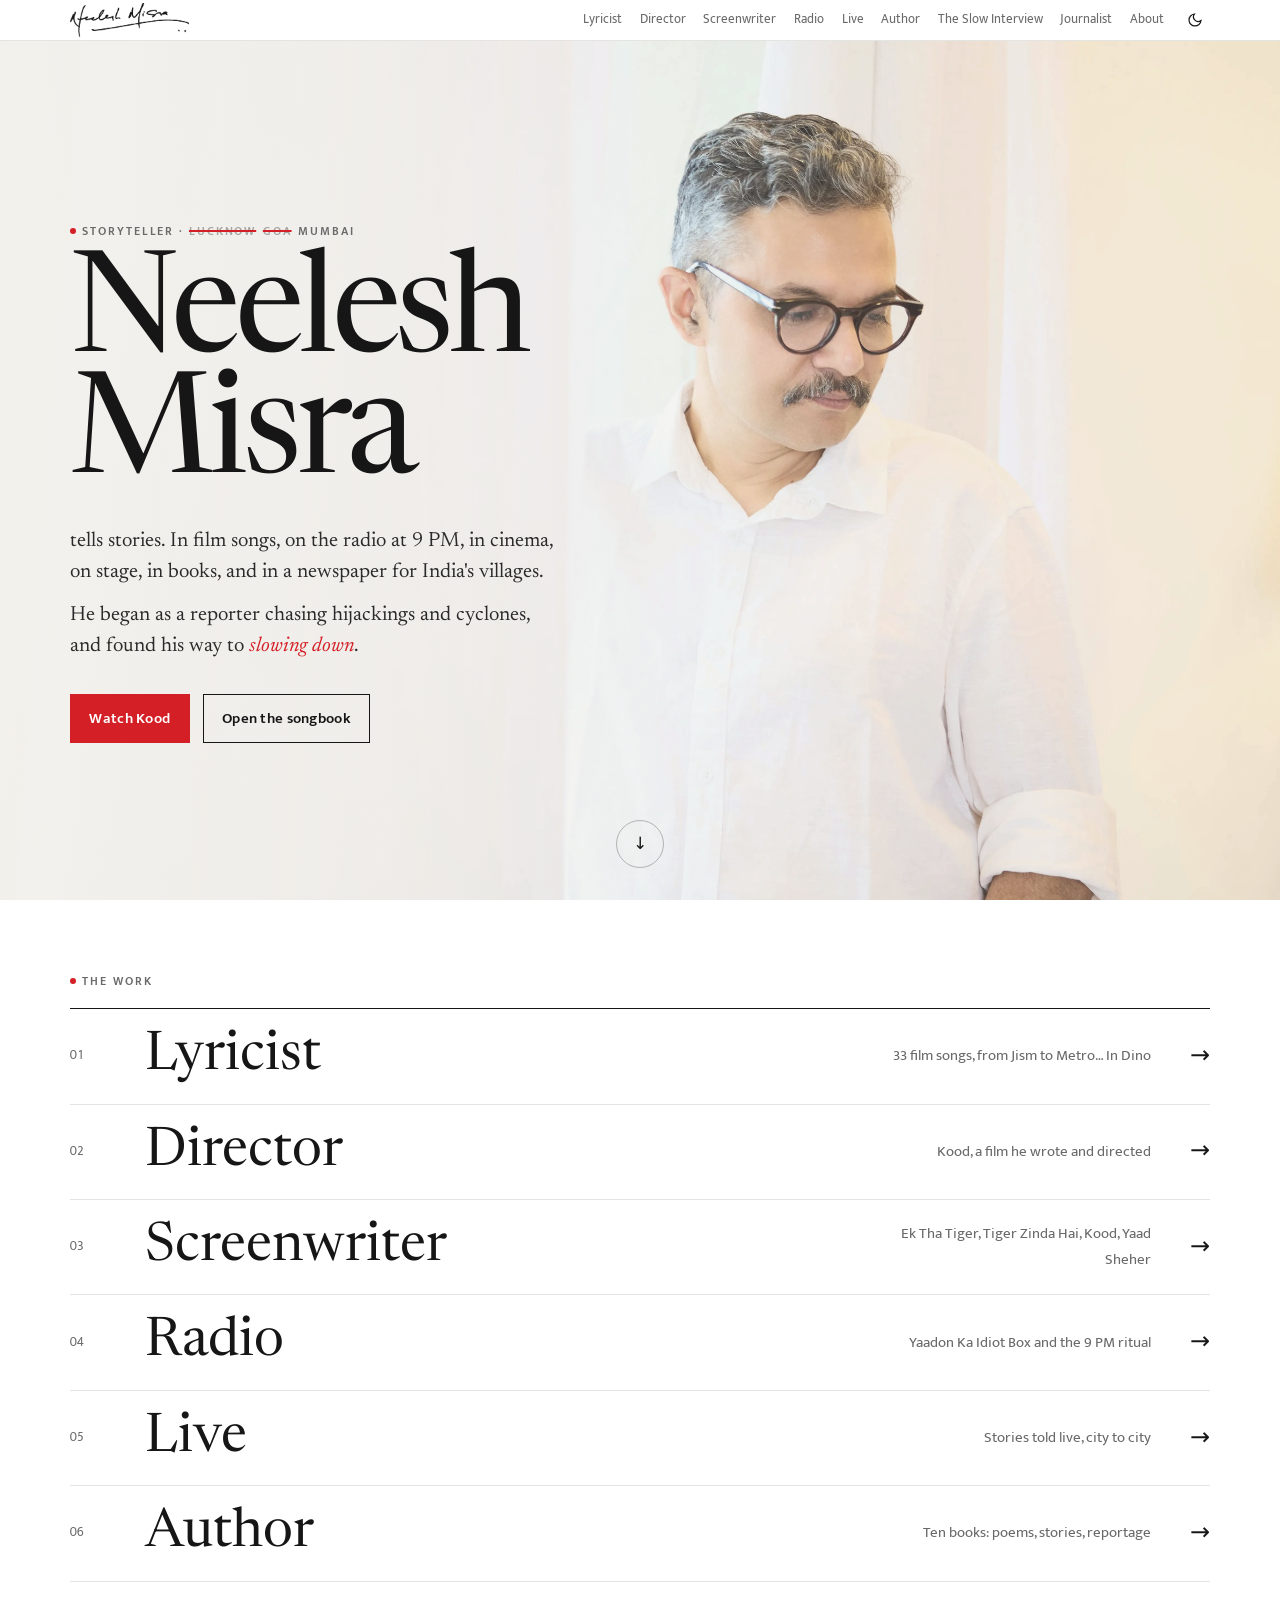
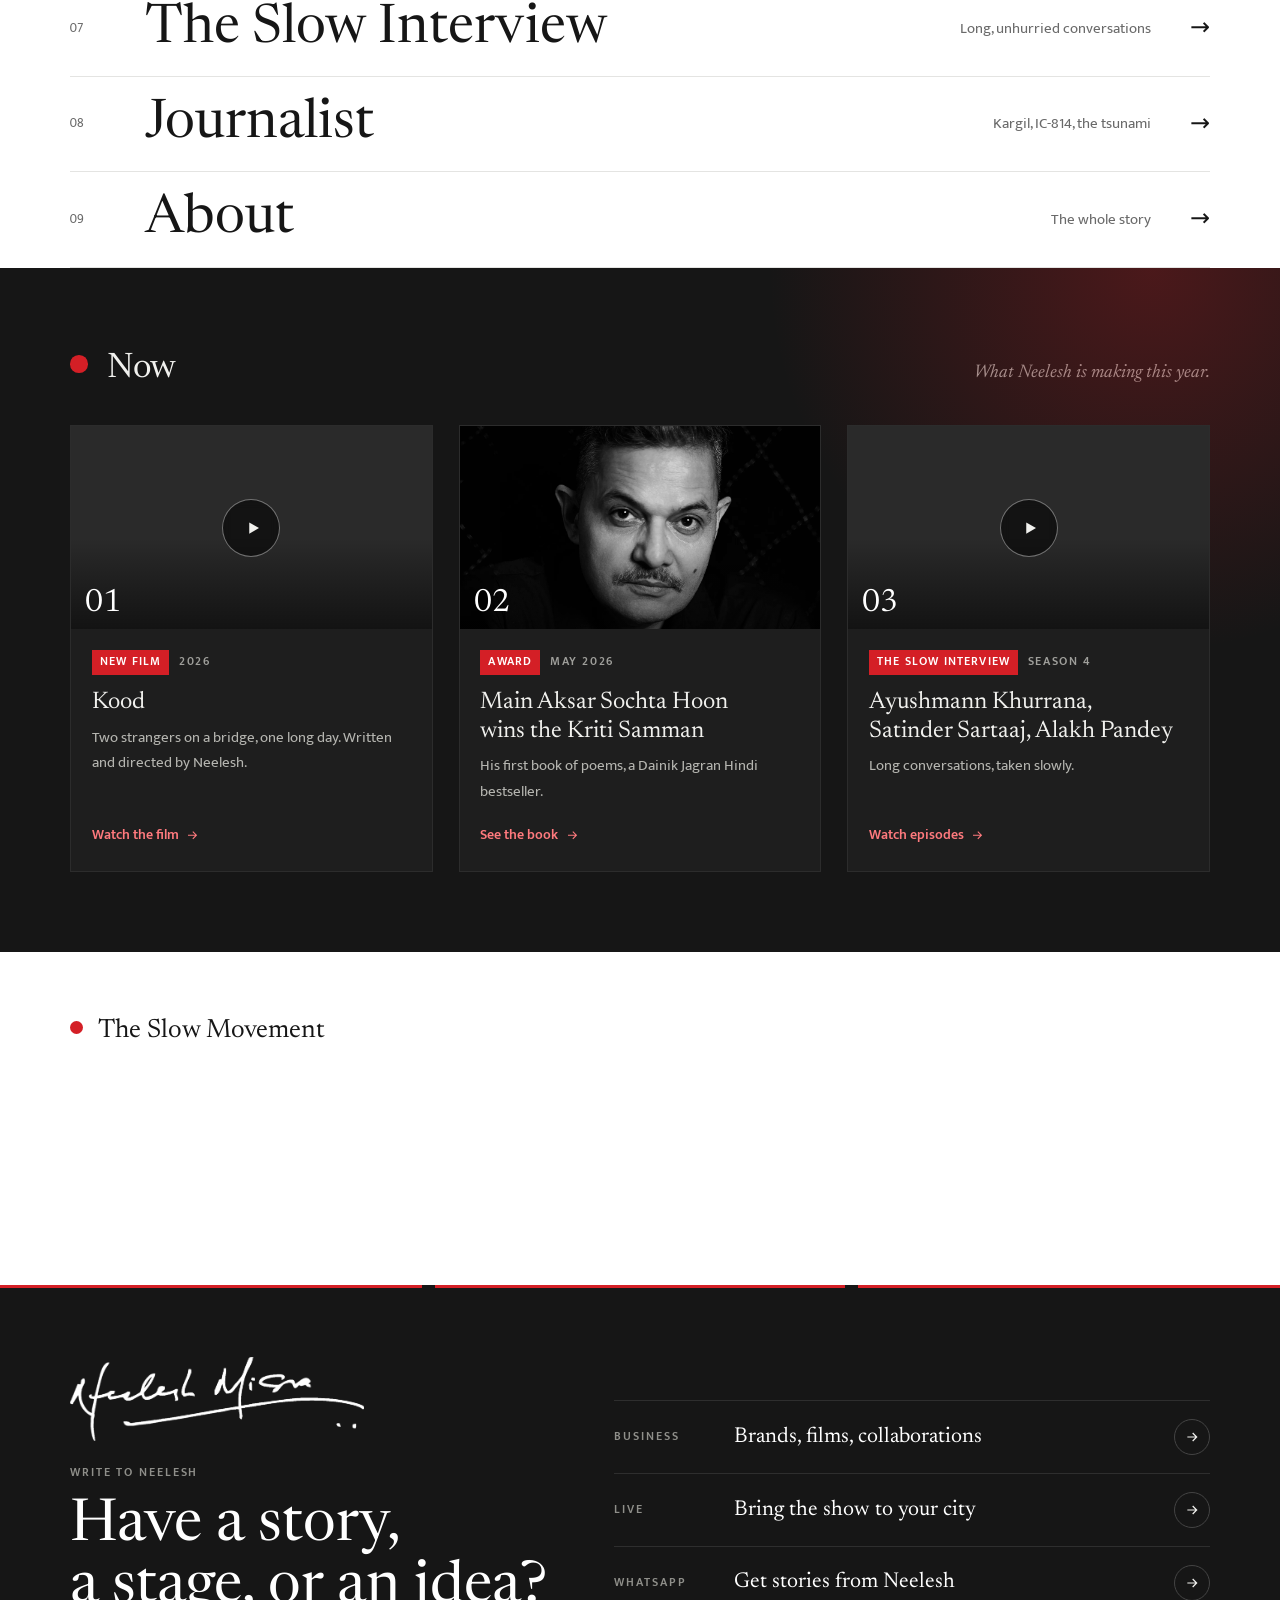
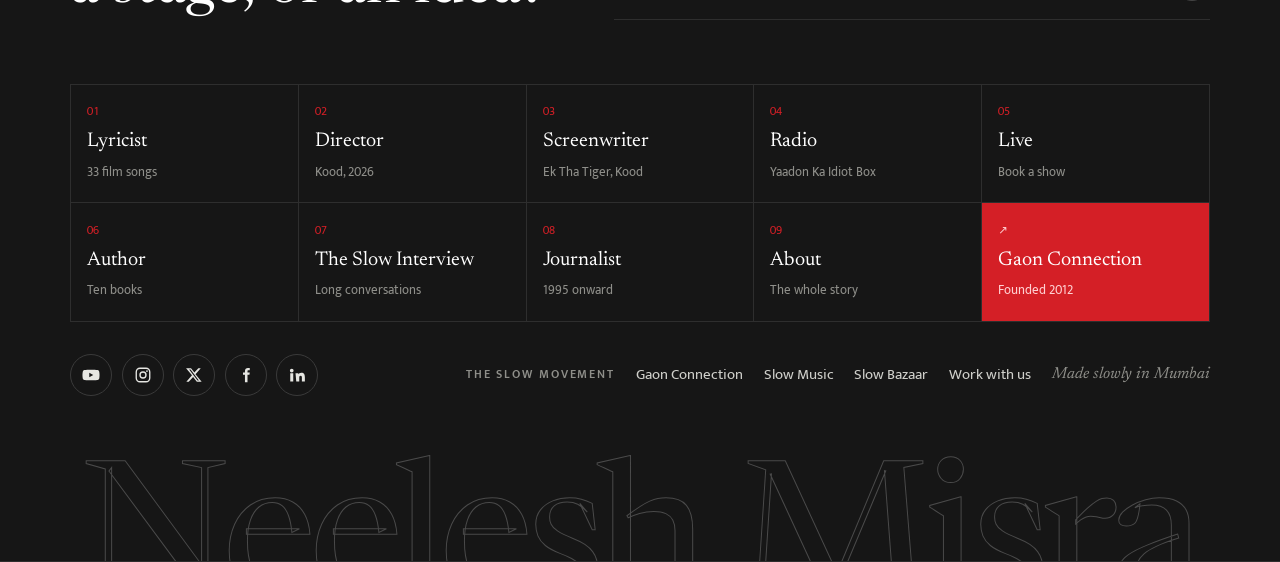
==== index.html @ 68a2979c "Feature Prosenjit on Slow Interview; footer wordmark centred, sunk lower, colour-only hover Co-Autho" ====
<!doctype html>
<html lang="en">
<head>
<!--head-->
<meta charset="utf-8">
<meta name="viewport" content="width=device-width,initial-scale=1,viewport-fit=cover">
<link rel="preconnect" href="https://fonts.googleapis.com">
<link rel="preconnect" href="https://fonts.gstatic.com" crossorigin>
<link rel="stylesheet" href="https://fonts.googleapis.com/css2?family=Newsreader:ital,opsz,wght@0,6..72,400;0,6..72,500;1,6..72,400&family=Mukta:wght@400;600&family=Tiro+Devanagari+Hindi&family=Courier+Prime&display=swap">
<script>(function(){try{var t=localStorage.getItem("nm-theme");if(t==="dark"||t==="light")document.documentElement.setAttribute("data-theme",t)}catch(e){}})();</script>
<link rel="icon" href="favicon.ico">
<!--/head-->
<title>Neelesh Misra · Storyteller</title>
<meta name="description" content="Neelesh Misra: lyricist, filmmaker, radio storyteller, author, journalist. Founder of Gaon Connection and The Slow Movement.">
<meta property="og:title" content="Neelesh Misra">
<meta property="og:description" content="Lyricist. Filmmaker. Radio storyteller. Author. Journalist.">
<link rel="stylesheet" href="assets/site.css?v=1793854007">
</head>
<body class="s-hub" data-page="hub" data-root="">
<header id="ubar"></header>
<main>
  <section class="hero2" aria-label="Neelesh Misra">
    <figure class="h-photo" id="hphoto"><figcaption id="hcap"></figcaption></figure>
    <div class="wrap h-in">
      <p class="label dot h-k">Storyteller · <s>Lucknow</s> <s>Goa</s> Mumbai</p>
      <h1>Neelesh<br>Misra</h1>
      <div class="bio">
        <p>tells stories. In film songs, on the radio at 9 PM, in cinema, on stage, in books, and in a newspaper for India's villages.</p>
        <p>He began as a reporter chasing hijackings and cyclones, and found his way to <em>slowing down</em>.</p>
      </div>
      <div class="h-acts"><a class="btn solid" href="films/">Watch Kood</a><a class="btn" href="lyrics/">Open the songbook</a></div>
    </div>
    <a class="h-scroll" href="#work" aria-label="See the work">↓</a>
  </section>

  <section class="wrap" id="work" aria-label="The work" style="padding-top:4.5rem">
    <p class="label dot" style="margin-bottom:1rem">The work</p>
    <div class="roles" id="roles"></div>
  </section>

  <section class="now2" aria-label="Now">
    <div class="wrap">
      <div class="now-head"><h2 class="dot">Now</h2><p>What Neelesh is making this year.</p></div>
      <div class="grid" id="now"></div>
    </div>
  </section>

  <section class="wrap movement" aria-label="The Slow Movement">
    <h2 class="sec-title dot">The Slow Movement</h2>
    <div class="row rv">
      <div><h3>Gaon Connection</h3><p>Rural India's own media platform, started in 2012 from Kunaura village.</p></div>
      <div><h3>Slow Content</h3><p>Stories, songs and interviews made without a hurry.</p></div>
      <div><h3>Slow Imprint</h3><p>Books: poetry, stories and a father's postcards.</p></div>
      <div><h3>Slow Music</h3><p>His own songs, in his own voice.</p></div>
      <div><h3>Slow Bazaar</h3><p>Things made by hand in India's villages.</p></div>
    </div>
  </section>
</main>
<footer id="foot"></footer>
<script src="assets/data.js?v=1793854007"></script>
<script src="assets/app.js?v=1793854007"></script>
<script>
NM.page=function(){
  var hp=NM.$('#hphoto'); if(NM.person.hero){hp.style.setProperty('--hero-img','url('+new URL(NM.person.hero,location.href).href+')'); if(NM.person.heroCredit)NM.$('#hcap').textContent=NM.person.heroCredit}
  var what={
    lyrics:["33 film songs, from Jism to Metro… In Dino","#2b3f8c","Jaadu Hai Nasha Hai"],
    films:["Kood, a film he wrote and directed","#0b0b0c","Kood"],
    writer:["Ek Tha Tiger, Tiger Zinda Hai, Kood, Yaad Sheher","#d41f26","FADE IN:"],
    radio:["Yaadon Ka Idiot Box and the 9 PM ritual","#0e1630","9:00 PM"],
    live:["Stories told live, city to city","#7d1a1f","On stage"],
    books:["Ten books: poems, stories, reportage","#b3261e","Main Aksar Sochta Hoon"],
    "slow-interview":["Long, unhurried conversations","#161616","Slowly."],
    journalist:["Kargil, IC-814, the tsunami","#4a4a46","Dateline"],
    about:["The whole story","#6a6a6a","Since 1973"]
  };
  NM.$("#roles").innerHTML=NM.rooms.map(function(r,i){var w=what[r[0]];
    return '<a class="role rv" href="'+r[0]+'/"><span class="n">0'+(i+1)+'</span><h2>'+r[1]+'</h2><span class="what">'+w[0]+'</span><span class="arr">→</span><span class="peek" style="background:'+w[1]+'">'+w[2]+'</span></a>'}).join("");
  var k=NM.kood;
  var yt=function(id){return "https://i.ytimg.com/vi/"+id+"/hqdefault.jpg"};
  var cards=[
    {href:"films/",img:yt(k.film),tag:"New film",when:"2026",t:"Kood",d:"Two strangers on a bridge, one long day. Written and directed by Neelesh.",cta:"Watch the film",play:1},
    {href:"books/",img:"assets/img/nm-portrait-bw-seema-chaubey.jpg",pos:"center 22%",tag:"Award",when:"May 2026",t:"Main Aksar Sochta Hoon wins the Kriti Samman",d:"His first book of poems, a Dainik Jagran Hindi bestseller.",cta:"See the book"},
    {href:"slow-interview/",img:yt("9xriJ_sA45Y"),tag:"The Slow Interview",when:"Season 4",t:"Ayushmann Khurrana, Satinder Sartaaj, Alakh Pandey",d:"Long conversations, taken slowly.",cta:"Watch episodes",play:1}
  ];
  NM.$("#now").innerHTML=cards.map(function(c,i){return '<a class="ncard rv" href="'+c.href+'"><div class="nimg" style="background-image:url('+c.img+');background-position:'+(c.pos||"center")+'">'+(c.play?'<span class="nplay">'+NM.icon.play+'</span>':'')+'<span class="nnum">0'+(i+1)+'</span></div><div class="nbody"><p class="ntag"><span>'+c.tag+'</span>'+c.when+'</p><h3>'+c.t+'</h3><p class="nd">'+c.d+'</p><span class="ncta">'+c.cta+' '+NM.icon.arrow+'</span></div></a>'}).join("");
};
</script>
</body>
</html>
---- assets/site.css ----
/* Neelesh Misra — one design system, many rooms.
   Bones from Gaon Connection (paper, ink, one red, Newsreader + Mukta, red dot titles).
   Each sub-site (body.s-*) changes layout and one mood colour. */
:root{
  --bg:#ffffff; --fg:#161616; --muted:#6a6a6a; --line:#e4e4e2; --panel:#f4f4f2;
  --accent:#d41f26; --accent-2:#d41f26;
  --dark:#161616; --on-dark:#f1f1ee;
  --f-disp:"Newsreader",Georgia,"Times New Roman",serif;
  --f-hi:"Tiro Devanagari Hindi","Noto Serif Devanagari",serif;
  --f-body:"Mukta",system-ui,sans-serif;
  --s-1:.84rem; --s0:1.06rem; --s1:1.28rem; --s2:1.65rem; --s3:2.2rem; --s4:clamp(2.6rem,6vw,4.6rem); --s5:clamp(3.2rem,10vw,8.5rem);
  --wrap:1180px;
}
@media (prefers-color-scheme:dark){:root:not([data-theme="light"]){--bg:#121212;--fg:#ececea;--muted:#9f9f9b;--line:#2a2a2c;--panel:#1a1a1c;--accent:#ff5a5f;--accent-2:#ff5a5f;--dark:#0a0a0a;color-scheme:dark}}
:root[data-theme="dark"]{--bg:#121212;--fg:#ececea;--muted:#9f9f9b;--line:#2a2a2c;--panel:#1a1a1c;--accent:#ff5a5f;--accent-2:#ff5a5f;--dark:#0a0a0a;color-scheme:dark}

*{box-sizing:border-box}
html{scroll-behavior:smooth}
body{background:var(--bg);color:var(--fg);font-family:var(--f-body);font-size:var(--s0);line-height:1.7;margin:0;-webkit-font-smoothing:antialiased}
a{color:inherit;text-decoration:none}
a:hover{color:var(--accent)}
a:focus-visible,button:focus-visible{outline:2px solid var(--accent);outline-offset:3px}
img{max-width:100%;display:block}
h1,h2,h3,h4{font-family:var(--f-disp);font-weight:400;line-height:1.2;text-wrap:balance;margin:0}
p{margin:0}
button{font:inherit;color:inherit;background:none;border:0;cursor:pointer;padding:0}
.wrap{max-width:var(--wrap);margin:0 auto;padding:0 max(20px,env(safe-area-inset-left,0px))}
.hi{font-family:var(--f-hi)}
.muted{color:var(--muted)}
.label{font-size:.74rem;letter-spacing:.16em;text-transform:uppercase;font-weight:600;color:var(--muted)}
.dot::before{content:"";display:inline-block;width:.5em;height:.5em;border-radius:50%;background:var(--accent);margin-right:.55em;vertical-align:.12em}
.sec-title{font-size:var(--s2);margin-bottom:1.4rem}
.btn{display:inline-flex;align-items:center;gap:.55rem;padding:.7rem 1.15rem;border:1px solid currentColor;font-weight:600;font-size:.92rem;letter-spacing:.02em;transition:background .2s,color .2s}
.btn:hover{background:var(--fg);color:var(--bg);border-color:var(--fg)}
.btn.solid{background:var(--accent);border-color:var(--accent);color:#fff}
.btn.solid:hover{background:var(--fg);border-color:var(--fg);color:var(--bg)}
.lnk{display:inline-flex;align-items:center;gap:.45rem;font-weight:600;border-bottom:1px solid currentColor;padding-bottom:1px}
.lnk svg,.btn svg{width:1em;height:1em;flex:none}

/* ---------- universe bar: thin strip shared by every sub-site ---------- */
.ubar{border-bottom:1px solid var(--line);font-size:.8rem;background:var(--bg);position:relative;z-index:20}
.ubar .wrap{display:flex;align-items:center;gap:1rem;min-height:40px}
.ubar .home{display:flex;align-items:center;color:var(--fg);flex:none}
.ubar .home:hover{color:var(--accent)}
.sig-logo{display:inline-block;aspect-ratio:1423/407;background:currentColor;-webkit-mask:url(img/signature.png) center/contain no-repeat;mask:url(img/signature.png) center/contain no-repeat;transition:background-color .25s}
.ubar .sig-logo{height:34px}
.f-sig{height:clamp(56px,7vw,84px);color:#fff;margin-bottom:1.4rem;display:block}
.ubar .home b{font-weight:500}
.ubar nav{display:flex;gap:1.1rem;overflow-x:auto;scrollbar-width:none;margin-left:auto;white-space:nowrap}
.ubar nav::-webkit-scrollbar{display:none}
.ubar nav a{color:var(--muted)}
.ubar nav a[aria-current]{color:var(--fg);font-weight:600}
.ubar nav a:hover{color:var(--accent)}
.tgl{width:30px;height:30px;display:grid;place-items:center;border-radius:50%;flex:none}
.tgl:hover{background:var(--panel)}
.tgl svg{width:16px;height:16px}

/* ---------- footer (shared) ---------- */
.foot{background:var(--dark);color:var(--on-dark);margin-top:0;padding:3.5rem 0 1.5rem}
.foot a:hover{color:#ff7a7e}
.foot .grid{display:grid;grid-template-columns:1.4fr 1fr 1fr 1fr;gap:2rem}
.foot h4{font-family:var(--f-body);font-size:.74rem;letter-spacing:.16em;text-transform:uppercase;font-weight:600;color:#9f9f9b;margin-bottom:.8rem}
.foot ul{list-style:none;margin:0;padding:0;display:grid;gap:.35rem;font-size:.95rem}
.foot .sig{font-family:var(--f-disp);font-size:1.9rem;line-height:1.1}
.foot .sig .hi{display:block;font-size:1.2rem;color:#9f9f9b;margin-top:.3rem}
.foot .bottom{border-top:1px solid #2c2c2c;margin-top:2.5rem;padding-top:1.2rem;display:flex;justify-content:space-between;gap:1rem;flex-wrap:wrap;font-size:.8rem;color:#9f9f9b}
@media (max-width:820px){.foot .grid{grid-template-columns:1fr 1fr}.foot .grid>div:first-child{grid-column:1/-1}}

/* ---------- footer v2 ---------- */
.foot2{padding:0;overflow:hidden;position:relative}
.foot2::before{content:"";position:absolute;left:0;right:0;top:0;height:3px;background:linear-gradient(90deg,#d41f26 0 33%,transparent 33% 34%,#d41f26 34% 66%,transparent 66% 67%,#d41f26 67%)}
.foot2 .label{color:#8f8f8a}
.f-top{display:grid;grid-template-columns:1fr 1.2fr;gap:3rem;padding:4.5rem 0 3rem;align-items:end}
.f-say h2{font-size:clamp(2.2rem,4.6vw,3.8rem);line-height:1.05;margin-top:.8rem;color:#fff}
.f-ctas{display:grid;gap:0;border-top:1px solid #2e2e2e}
.f-cta{display:grid;grid-template-columns:6.5rem 1fr 2rem;align-items:center;gap:1rem;padding:1.1rem 0;border-bottom:1px solid #2e2e2e;transition:padding .3s,color .2s}
.f-cta b{font-family:var(--f-disp);font-weight:400;font-size:1.35rem;color:#fff;transition:color .2s}
.f-cta .go{justify-self:end;width:36px;height:36px;border-radius:50%;border:1px solid #444;display:grid;place-items:center;transition:.25s}
.f-cta .go svg{width:16px;height:16px}
.f-cta:hover{padding-left:.6rem}
.f-cta:hover b{color:#ff7a7e}
.f-cta:hover .go{background:#d41f26;border-color:#d41f26;color:#fff;transform:rotate(-45deg)}
.f-index{display:grid;grid-template-columns:repeat(5,1fr);border-top:1px solid #2e2e2e;border-left:1px solid #2e2e2e;margin-top:1rem}
.f-index a{border-right:1px solid #2e2e2e;border-bottom:1px solid #2e2e2e;padding:1.1rem 1rem 1.2rem;display:grid;gap:.15rem;transition:background .25s}
.f-index a.f-gc{background:#d41f26}.f-index a.f-gc .n,.f-index a.f-gc small{color:#ffd0d2}
.f-index a.f-gc:hover{background:#b8181f}
.f-index a:hover{background:#1f1f1f;color:#fff}
.f-index .n{font-size:.72rem;color:#d41f26;font-variant-numeric:tabular-nums}
.f-index b{font-family:var(--f-disp);font-weight:400;font-size:1.25rem;color:#fff}
.f-index small{color:#8f8f8a;font-size:.82rem}
.f-mid{display:flex;justify-content:space-between;align-items:center;gap:2rem;padding:2rem 0;flex-wrap:wrap}
.f-soc{display:flex;gap:.6rem}
.f-soc a{width:42px;height:42px;border-radius:50%;border:1px solid #3a3a3a;display:grid;place-items:center;color:#e6e6e2;transition:.25s}
.f-soc a:hover{background:#fff;color:#161616;border-color:#fff}
.f-soc svg{width:18px;height:18px}
.f-fam{display:flex;gap:1.3rem;flex-wrap:wrap;align-items:center;font-size:.92rem;color:#cfcfca}
.f-made{color:#8f8f8a;font-style:italic;font-family:var(--f-disp);font-size:1rem}
.f-ground{position:relative;overflow:hidden;height:clamp(1.6rem,8.6vw,8.4rem);margin-top:1.5rem}
.f-ground::after{content:"";position:absolute;left:0;right:0;bottom:0;height:1px;background:#2e2e2e}
.f-mark{position:absolute;left:50%;right:auto;bottom:0;transform:translate(-50%,45%);display:flex;font-family:var(--f-disp);font-size:clamp(2.6rem,15vw,14.5rem);line-height:.8;letter-spacing:-.045em;white-space:nowrap;user-select:none;color:transparent;-webkit-text-stroke:1px #4a4a4a}
.f-mark span{display:inline-block;transition:color .4s,-webkit-text-stroke-color .4s}
.f-mark:hover{color:transparent}
.f-mark:hover span{color:#d41f26;-webkit-text-stroke-color:#d41f26}
@media (hover:none){.f-mark span{transition:none}}
.f-bottom{display:flex;justify-content:space-between;gap:1rem;flex-wrap:wrap;font-size:.8rem;color:#8f8f8a;padding-top:1.2rem;padding-bottom:1.4rem;border-top:1px solid #2e2e2e}
@media (max-width:900px){.f-top{grid-template-columns:1fr;padding-top:3.5rem}.f-index{grid-template-columns:1fr 1fr}.f-cta{grid-template-columns:1fr 2rem}.f-cta .label{grid-column:1/-1}}

/* ---------- video: lite embed ---------- */
.vid{position:relative;aspect-ratio:16/9;background:#000 center/cover no-repeat;overflow:hidden;display:block;width:100%;color:#fff}
.vid iframe{position:absolute;inset:0;width:100%;height:100%;border:0}
.vid .play{position:absolute;inset:0;display:grid;place-items:center;transition:background .25s}
.vid .play span{width:68px;height:68px;border-radius:50%;background:rgba(0,0,0,.55);display:grid;place-items:center;backdrop-filter:blur(4px);border:1px solid rgba(255,255,255,.35);transition:transform .25s,background .25s}
.vid .play svg{width:22px;height:22px;margin-left:3px}
.vid:hover .play span{transform:scale(1.07);background:var(--accent)}
.vid .cap{position:absolute;left:0;right:0;bottom:0;padding:1rem 1.1rem;background:linear-gradient(transparent,rgba(0,0,0,.75));font-weight:600;font-size:.95rem;text-align:left}
.vid.ph{background:linear-gradient(135deg,#2a2a2a,#111)}

/* ---------- modal ---------- */
.modal{position:fixed;inset:0;z-index:100;background:rgba(10,10,10,.88);display:none;align-items:center;justify-content:center;padding:20px}
.modal.open{display:flex}
.modal .box{width:min(1100px,100%)}
.modal .x{position:absolute;top:14px;right:18px;color:#fff;font-size:2rem;line-height:1;width:44px;height:44px}
.modal .t{color:#fff;margin-top:.8rem;font-family:var(--f-disp);font-size:1.3rem}

/* ---------- sub-site masthead (shared skeleton) ---------- */
.mast{padding-top:4.5rem;padding-bottom:2.5rem}
.mast .kicker{margin-bottom:1rem}
.mast h1{font-size:var(--s5);line-height:.95;letter-spacing:-.02em}
.mast h1 .hi{display:block;font-size:.34em;letter-spacing:0;margin-top:.8rem;color:var(--muted)}
.mast .lede{font-family:var(--f-disp);font-size:var(--s1);max-width:40ch;margin-top:1.6rem;line-height:1.5}
.quote-line{font-size:.78rem;letter-spacing:.2em;text-transform:uppercase;text-align:center;color:var(--muted);padding:1.4rem 0}

/* =====================================================================
   HUB  (body.s-hub)
   ===================================================================== */
.s-hub .hero{padding-top:5rem;padding-bottom:3rem;display:grid;grid-template-columns:1.25fr .75fr;gap:3rem;align-items:end}
.s-hub .hero h1{font-size:clamp(3.6rem,11vw,9.5rem);line-height:.88;letter-spacing:-.035em}
.s-hub .hero h1 .hi{display:block;font-size:.3em;letter-spacing:0;color:var(--accent);margin-top:1.2rem}
.s-hub .hero .bio{font-family:var(--f-disp);font-size:1.32rem;line-height:1.55}
.s-hub .hero .bio s{color:var(--muted);text-decoration-thickness:1px}
.s-hub .hero .bio em{font-style:normal;color:var(--accent)}
.s-hub .hero .bio p+p{margin-top:1rem}
.hero2{position:relative;min-height:calc(100vh - 41px);min-height:calc(100svh - 41px);display:flex;align-items:center;overflow:hidden;background:#f6f5f2;color:var(--fg)}
.h-photo{position:absolute;inset:0;margin:0;background:#f6f5f2 right center / cover no-repeat;animation:hzoom 24s ease-out forwards}
.h-photo::after{content:"";position:absolute;inset:0;background:linear-gradient(90deg,rgba(243,241,236,.97) 0%,rgba(243,241,236,.8) 30%,rgba(243,241,236,0) 54%)}
.h-photo figcaption{position:absolute;right:20px;bottom:16px;z-index:2;font-size:.72rem;letter-spacing:.12em;text-transform:uppercase;color:rgba(0,0,0,.45)}
@keyframes hzoom{from{transform:scale(1.08)}to{transform:scale(1)}}
@media (prefers-reduced-motion:reduce){.h-photo{animation:none}}
.h-in{position:relative;z-index:2;width:100%;padding-top:6rem;padding-bottom:4.5rem}
.h-k{color:#6a6a6a}
.h-k s{text-decoration-thickness:1.5px;text-decoration-color:#d41f26;color:#a3a3a3;margin-right:.15em}
.hero2 h1{font-size:clamp(4rem,11vw,9.5rem);line-height:.86;letter-spacing:-.035em;margin:1rem 0 1.6rem;color:#161616}
.hero2 .bio{font-family:var(--f-disp);font-size:clamp(1.15rem,1.6vw,1.4rem);line-height:1.5;max-width:24em;color:#2a2a2a}
.hero2 .bio p+p{margin-top:.8rem}
.hero2 .bio em{font-style:italic;color:#d41f26}
.h-acts{display:flex;gap:.8rem;flex-wrap:wrap;margin-top:2rem}
.hero2 .btn{color:#161616}
.hero2 .btn:hover{background:#161616;color:#fff;border-color:#161616}
.hero2 .btn.solid{background:#d41f26;border-color:#d41f26}
.h-scroll{position:absolute;z-index:2;left:50%;margin-left:-24px;bottom:2rem;width:48px;height:48px;border:1px solid rgba(0,0,0,.25);border-radius:50%;display:grid;place-items:center;color:#161616;animation:bob 2.4s ease-in-out infinite}
.h-scroll:hover{color:#fff;background:#d41f26;border-color:#d41f26}
@keyframes bob{50%{transform:translateY(6px)}}
@media (max-width:820px){.hero2{align-items:flex-end;min-height:auto}.h-photo{position:relative;inset:auto;height:62vw;max-height:460px;animation:none}.h-photo::before{background-position:72% 30%}.h-photo::after{background:linear-gradient(0deg,#f3f1ec 0%,rgba(243,241,236,0) 35%)}.hero2{flex-direction:column;align-items:stretch}.h-in{padding-top:0;padding-bottom:2.5rem;margin-top:-3rem}.h-scroll{display:none}}
.hero2,.h-photo{background-color:var(--hero-bg)}
:root{--hero-bg:#f3f1ec}
.h-photo::before{content:"";position:absolute;inset:0;background:var(--hero-img) right center/cover no-repeat;opacity:.8;filter:saturate(.9) brightness(.96)}
.h-photo::after{z-index:1}
.hero2 .h-in{--hfg:#161616;--hbody:#2a2a2a;--hmut:#6a6a6a}
.hero2 h1{color:var(--hfg)!important}.hero2 .bio{color:var(--hbody)!important}.h-k{color:var(--hmut)!important}
.hero2 .btn:not(.solid){color:var(--hfg)}
.h-scroll{color:var(--hfg)}
@media (prefers-color-scheme:dark){:root:not([data-theme="light"]){--hero-bg:#121212}
 :root:not([data-theme="light"]) .h-photo::before{opacity:.55;filter:saturate(.75) brightness(.7) contrast(1.05)}
 :root:not([data-theme="light"]) .h-photo::after{background:linear-gradient(90deg,rgba(18,18,18,.97) 0%,rgba(18,18,18,.8) 32%,rgba(18,18,18,.1) 60%),linear-gradient(0deg,rgba(18,18,18,.6),transparent 30%)}
 :root:not([data-theme="light"]) .hero2 .h-in{--hfg:#efede8;--hbody:#cfccc5;--hmut:#9f9f9b}
 :root:not([data-theme="light"]) .hero2 .btn:not(.solid):hover{background:#efede8;color:#121212}
 :root:not([data-theme="light"]) .h-scroll{border-color:rgba(255,255,255,.3);color:#efede8}}
:root[data-theme="dark"]{--hero-bg:#121212}
:root[data-theme="dark"] .h-photo::before{opacity:.55;filter:saturate(.75) brightness(.7) contrast(1.05)}
:root[data-theme="dark"] .h-photo::after{background:linear-gradient(90deg,rgba(18,18,18,.97) 0%,rgba(18,18,18,.8) 32%,rgba(18,18,18,.1) 60%),linear-gradient(0deg,rgba(18,18,18,.6),transparent 30%)}
:root[data-theme="dark"] .hero2 .h-in{--hfg:#efede8;--hbody:#cfccc5;--hmut:#9f9f9b}
:root[data-theme="dark"] .hero2 .btn:not(.solid):hover{background:#efede8;color:#121212}
:root[data-theme="dark"] .h-scroll{border-color:rgba(255,255,255,.3);color:#efede8}
@media (max-width:820px){:root[data-theme="dark"] .h-photo::after{background:linear-gradient(0deg,#121212 0%,rgba(18,18,18,0) 40%)}}
@media (max-width:820px) and (prefers-color-scheme:dark){:root:not([data-theme="light"]) .h-photo::after{background:linear-gradient(0deg,#121212 0%,rgba(18,18,18,0) 40%)}}
.roles{border-top:1px solid var(--fg)}
.role{display:grid;grid-template-columns:3.5rem 1fr auto 2.5rem;gap:1.2rem;align-items:center;padding:1.25rem 0;border-bottom:1px solid var(--line);position:relative;transition:padding .3s}
.role .n{font-size:.8rem;color:var(--muted);font-variant-numeric:tabular-nums}
.role h2{font-size:clamp(1.9rem,4.5vw,3.4rem);line-height:1;transition:transform .35s,color .2s}
.role h2 .hi{font-size:.45em;color:var(--muted);margin-left:.6rem;vertical-align:.25em}
.role .what{color:var(--muted);font-size:.95rem;text-align:right;max-width:30ch}
.role .arr{font-size:1.5rem;transition:transform .3s;justify-self:end}
.role:hover{color:var(--fg)}
.role:hover h2{transform:translateX(.6rem);color:var(--accent)}
.role:hover .arr{transform:translateX(.3rem) rotate(-45deg);color:var(--accent)}
.role .peek{position:absolute;right:16%;top:50%;width:220px;aspect-ratio:4/3;transform:translateY(-50%) scale(.9) rotate(-3deg);opacity:0;pointer-events:none;transition:.3s;z-index:3;box-shadow:0 20px 40px rgba(0,0,0,.25);display:grid;place-items:center;color:#fff;font-family:var(--f-hi);font-size:2.2rem;text-align:center;padding:1rem}
.role:hover .peek{opacity:1;transform:translateY(-50%) scale(1) rotate(-3deg)}
@media (hover:none),(max-width:900px){.role .peek{display:none}}
.now{background:var(--panel);padding:3.5rem 0;margin-top:4rem}
.now .grid{display:grid;grid-template-columns:1.6fr 1fr 1fr;gap:1.6rem}
.now2{background:#161616;color:#f1f1ee;padding:5rem 0;position:relative;overflow:hidden}
.now2::before{content:"";position:absolute;width:60vw;height:60vw;right:-20vw;top:-30vw;background:radial-gradient(closest-side,rgba(212,31,38,.28),transparent);pointer-events:none}
.now-head{display:flex;align-items:baseline;justify-content:space-between;gap:1rem;margin-bottom:2.2rem;flex-wrap:wrap}
.now-head h2{font-size:var(--s3)}
.now-head p{color:#9f9f9b;font-family:var(--f-disp);font-style:italic;font-size:1.15rem}
.now2 .grid{display:grid;grid-template-columns:repeat(3,1fr);gap:1.6rem;position:relative}
.ncard{display:flex;flex-direction:column;background:#1e1e1e;border:1px solid #2c2c2c;transition:transform .35s,border-color .35s,background .35s;color:#f1f1ee}
.ncard:hover{transform:translateY(-6px);border-color:#d41f26;background:#222;color:#f1f1ee}
.nimg{position:relative;aspect-ratio:16/9;background:#2a2a2a center/cover no-repeat;overflow:hidden}
.nimg::after{content:"";position:absolute;inset:0;background:linear-gradient(transparent 55%,rgba(0,0,0,.55));transition:opacity .35s}
.nplay{position:absolute;left:50%;top:50%;width:58px;height:58px;margin:-29px 0 0 -29px;border-radius:50%;background:rgba(0,0,0,.55);border:1px solid rgba(255,255,255,.4);display:grid;place-items:center;z-index:1;transition:.3s;backdrop-filter:blur(4px)}
.nplay svg{width:18px;height:18px;margin-left:3px}
.ncard:hover .nplay{background:#d41f26;border-color:#d41f26;transform:scale(1.08)}
.nnum{position:absolute;left:14px;bottom:10px;z-index:1;font-family:var(--f-disp);font-size:2rem;line-height:1;color:#fff}
.nbody{padding:1.3rem 1.3rem 1.5rem;display:flex;flex-direction:column;flex:1}
.ntag{display:flex;align-items:center;gap:.6rem;font-size:.74rem;letter-spacing:.14em;text-transform:uppercase;color:#9f9f9b;font-weight:600}
.ntag span{background:#d41f26;color:#fff;padding:.15rem .5rem;letter-spacing:.1em}
.ncard h3{font-size:1.5rem;line-height:1.2;margin:.8rem 0 .5rem}
.nd{color:#b5b5b0;font-size:.95rem;flex:1}
.ncta{display:inline-flex;align-items:center;gap:.4rem;font-weight:600;font-size:.9rem;margin-top:1.1rem;color:#ff7a7e}
.ncta svg{width:1em;height:1em;transition:transform .3s}
.ncard:hover .ncta svg{transform:translateX(4px)}
@media (max-width:900px){.now2 .grid{grid-template-columns:1fr}}
.card .k{margin:.9rem 0 .3rem}
.card h3{font-size:1.45rem}
.card p{color:var(--muted);font-size:.95rem;margin-top:.35rem}
.tile{aspect-ratio:16/9;display:grid;place-items:center;color:#fff;font-family:var(--f-hi);font-size:2.6rem;text-align:center;padding:1rem}
.movement{padding-top:4rem;padding-bottom:4rem}
.movement .row{display:grid;grid-template-columns:repeat(5,1fr);gap:0;border-top:1px solid var(--line);border-bottom:1px solid var(--line)}
.movement .row>*{padding:1.4rem 1.1rem;border-right:1px solid var(--line)}
.movement .row>*:last-child{border-right:0}
.movement h3{font-size:1.25rem;margin-bottom:.3rem}
.movement p{font-size:.92rem;color:var(--muted)}
@media (max-width:900px){.s-hub .hero{grid-template-columns:1fr;padding-top:3rem}.now .grid{grid-template-columns:1fr}.role{grid-template-columns:2.2rem 1fr 1.5rem}.role .what{display:none}.movement .row{grid-template-columns:1fr 1fr}.movement .row>*{border-bottom:1px solid var(--line)}}

/* =====================================================================
   LYRICS  (body.s-lyrics) — a songbook in neel (indigo) ink on ruled paper
   ===================================================================== */
.s-lyrics{--accent:#2b3f8c;--paper:#fbfbf8}
:root[data-theme="dark"] .s-lyrics,.s-lyrics.dk{--accent:#8ea2ff;--paper:#141416}
@media (prefers-color-scheme:dark){:root:not([data-theme="light"]) .s-lyrics{--accent:#8ea2ff;--paper:#141416}}
.s-lyrics main{background:var(--paper)}
.s-lyrics .mast h1{font-style:italic}
.s-lyrics .mast .count{display:flex;gap:2.5rem;margin-top:2rem;flex-wrap:wrap}
.s-lyrics .mast .count b{display:block;font-family:var(--f-disp);font-weight:400;font-size:2.6rem;line-height:1;color:var(--accent)}
.tabs{display:flex;gap:.4rem;flex-wrap:wrap;border-bottom:1px solid var(--line);padding-bottom:1rem;align-items:center}
.tabs button{padding:.4rem .9rem;border:1px solid var(--line);border-radius:999px;font-size:.88rem;color:var(--muted)}
.tabs button[aria-pressed="true"]{background:var(--accent);color:#fff;border-color:var(--accent)}
.tabs .search{margin-left:auto;border:1px solid var(--line);border-radius:999px;padding:.4rem .9rem;font:inherit;font-size:.88rem;background:transparent;color:var(--fg);min-width:200px}
.songbook{display:grid;grid-template-columns:minmax(280px,.9fr) 1.4fr;gap:3rem;padding-top:2rem;padding-bottom:5rem;align-items:start}
.songlist{list-style:none;margin:0;padding:0;max-height:76vh;overflow:auto;scrollbar-width:thin;position:sticky;top:1rem}
.songlist .yr{font-size:.74rem;letter-spacing:.16em;color:var(--muted);padding:1.1rem 0 .3rem;font-weight:600;position:sticky;top:0;background:var(--paper)}
.songlist button{display:grid;grid-template-columns:1fr auto;width:100%;text-align:left;padding:.75rem 0;border-bottom:1px solid var(--line);gap:.8rem;align-items:baseline}
.songlist button b{font-family:var(--f-disp);font-weight:400;font-size:1.3rem;line-height:1.25;transition:color .2s,transform .25s}
.songlist button small{color:var(--muted);font-size:.82rem;white-space:nowrap}
.songlist button:hover b{color:var(--accent);transform:translateX(4px)}
.songlist button[aria-current="true"] b{color:var(--accent)}
.songlist button[aria-current="true"]{border-bottom-color:var(--accent)}
.sheet{position:relative;padding:2.4rem 2.6rem 2.6rem;background:var(--bg);border:1px solid var(--line);min-height:70vh;
  background-image:repeating-linear-gradient(transparent 0 37px,var(--line) 37px 38px);background-position:0 120px}
.sheet::before{content:"";position:absolute;left:2rem;top:0;bottom:0;width:1px;background:color-mix(in srgb,var(--accent) 35%,transparent)}
.sheet .film{color:var(--accent)}
.sheet h2{font-size:clamp(2.2rem,4vw,3.4rem);font-style:italic;margin:.4rem 0 .2rem}
.sheet .hname{font-family:var(--f-hi);font-size:1.6rem;color:var(--muted)}
.sheet dl{display:grid;grid-template-columns:auto 1fr;gap:.25rem 1.2rem;margin:1.4rem 0;font-size:.9rem}
.sheet dt{color:var(--muted);text-transform:uppercase;letter-spacing:.12em;font-size:.72rem;padding-top:.2rem}
.sheet dd{margin:0}
.sheet .lyr{font-family:var(--f-disp);font-size:1.35rem;line-height:38px;white-space:pre-line;margin-top:1rem}
.sheet .lyr.hi{font-family:var(--f-hi);font-size:1.3rem}
.sheet .note{font-size:.92rem;color:var(--muted);margin-top:1rem;line-height:38px}
.langsw{position:absolute;top:2.2rem;right:2.4rem;display:flex;align-items:center;gap:.5rem;font-size:.85rem}
.langsw button{padding:.15rem .5rem;border-radius:4px;color:var(--muted)}
.langsw button[aria-pressed="true"]{background:var(--accent);color:#fff}
.sheet .vid{margin-top:1.4rem}
.ownvoice{background:var(--accent);color:#fff;padding:4rem 0}
.ownvoice .label{color:rgba(255,255,255,.7)}
.ownvoice h2{font-size:var(--s4);font-style:italic}
.ownvoice .grid{display:grid;grid-template-columns:repeat(4,1fr);gap:1.4rem;margin-top:2rem}
.ownvoice .card p{color:rgba(255,255,255,.75)}
.ownvoice .card h3{font-size:1.25rem;margin-top:.7rem}
@media (max-width:900px){.songbook{grid-template-columns:1fr}.songlist{position:static;max-height:46vh}.sheet{padding:2rem 1.4rem 2rem 2.6rem}.sheet::before{left:1.4rem}.langsw{position:static;margin-bottom:1rem}.ownvoice .grid{grid-template-columns:1fr 1fr}.tabs .search{margin-left:0;width:100%}}

/* =====================================================================
   FILMS / DIRECTOR (body.s-films) — the dark room
   ===================================================================== */
.s-films{--bg:#0b0b0c;--fg:#f2f0ea;--muted:#9a978f;--line:#26262a;--panel:#141416;--accent:#e8b04a;color-scheme:dark}
.s-films .ubar{background:transparent;position:absolute;left:0;right:0;border-color:rgba(255,255,255,.12)}
.cine{position:relative;min-height:100vh;display:flex;align-items:flex-end;overflow:hidden;background:#000}
.cine .bg{position:absolute;inset:0;background:#000 center/cover no-repeat;opacity:.55;transform:scale(1.04);animation:drift 30s ease-in-out infinite alternate}
@keyframes drift{to{transform:scale(1.12) translateX(-2%)}}
@media (prefers-reduced-motion:reduce){.cine .bg{animation:none}}
.cine::after{content:"";position:absolute;inset:0;background:linear-gradient(90deg,rgba(0,0,0,.85) 0%,rgba(0,0,0,.2) 60%,rgba(0,0,0,.7) 100%),linear-gradient(transparent 50%,#0b0b0c)}
.cine .wrap{position:relative;z-index:2;width:100%;padding-bottom:4rem;display:grid;grid-template-columns:1.1fr .9fr;gap:3rem;align-items:end}
.cine .tag{color:var(--accent);margin-bottom:1.4rem}
.cine h1{font-size:clamp(5rem,16vw,13rem);line-height:.85;letter-spacing:-.03em}
.cine h1 .hi{font-size:.35em;color:var(--accent);margin-left:.2em;vertical-align:.6em}
.cine .meta{display:flex;gap:2rem;margin:1.2rem 0;font-size:.8rem;letter-spacing:.16em;text-transform:uppercase}
.cine .log{font-family:var(--f-disp);font-size:1.35rem;line-height:1.5;max-width:34ch}
.cine .acts{display:flex;gap:1.6rem;margin-top:1.8rem;flex-wrap:wrap}
.cine .acts .lnk{color:var(--fg)}
.cine .acts .lnk:hover{color:var(--accent)}
.cine aside{border-left:1px solid rgba(255,255,255,.2);padding-left:2rem}
.cine aside dl{display:grid;gap:1rem;margin:0}
.cine aside dt{font-size:.72rem;letter-spacing:.16em;text-transform:uppercase;color:var(--muted)}
.cine aside dd{margin:0;font-family:var(--f-disp);font-size:1.15rem}
.reel{padding-top:5rem;padding-bottom:5rem}
.reel .grid{display:grid;grid-template-columns:2fr 1fr;gap:1.4rem}
.reel .stack{display:grid;gap:1.4rem}
.reel .vid .cap{font-size:.85rem}
.otherfilms{padding-top:0;padding-bottom:5rem}
.frow{display:grid;grid-template-columns:1fr 11rem 16rem 4rem;gap:1rem;padding:1.4rem 0;border-top:1px solid var(--line);align-items:baseline}
.frow h3{font-size:1.8rem}
.frow span{font-size:.8rem;letter-spacing:.14em;text-transform:uppercase;color:var(--muted)}
@media (max-width:900px){.cine .wrap{grid-template-columns:1fr}.cine aside{border:0;padding:0}.reel .grid{grid-template-columns:1fr}.frow{grid-template-columns:1fr auto}.frow span:nth-of-type(2){display:none}}

/* =====================================================================
   WRITER (body.s-writer) — accordion rows, typewriter labels
   ===================================================================== */
.s-writer{--accent:#d41f26}
.s-writer .mast h1{font-family:"Courier Prime","Courier New",monospace;font-size:clamp(2.6rem,8vw,6.2rem);letter-spacing:-.04em}
.s-writer .mono{font-family:"Courier Prime","Courier New",monospace}
.acc{border-top:1px solid var(--fg);margin-bottom:5rem}
.acc details{border-bottom:1px solid var(--line)}
.acc summary{list-style:none;display:grid;grid-template-columns:1.6fr 1fr .6fr 1.2fr 2rem;gap:1rem;padding:1.5rem 0;align-items:baseline;cursor:pointer}
.acc summary::-webkit-details-marker{display:none}
.acc summary h3{font-size:clamp(1.5rem,2.6vw,2.1rem);transition:color .2s}
.acc summary span{font-family:"Courier Prime","Courier New",monospace;font-size:.9rem;text-transform:uppercase;letter-spacing:.05em}
.acc summary .pm{font-size:1.8rem;font-family:var(--f-body);font-weight:300;transition:transform .3s;justify-self:end}
.acc details[open] summary .pm{transform:rotate(45deg);color:var(--accent)}
.acc details[open] summary h3,.acc summary:hover h3{color:var(--accent)}
.acc .body{display:grid;grid-template-columns:1fr 1.6fr;gap:2.4rem;padding:0 0 2rem}
.acc .body p{font-family:var(--f-disp);font-size:1.2rem;line-height:1.55}
.acc .body .lnk{margin-top:1rem}
@media (max-width:820px){.acc summary{grid-template-columns:1fr auto}.acc summary span{display:none}.acc .body{grid-template-columns:1fr}}

/* =====================================================================
   RADIO (body.s-radio) — 9 PM, night blue and valve-amber
   ===================================================================== */
.s-radio{--bg:#0e1630;--fg:#f3ead7;--muted:#9aa3bd;--line:#26305a;--panel:#141d3d;--accent:#f2a93b;color-scheme:dark}
.s-radio .ubar{background:#0b1228}
.dial{padding-top:4rem;padding-bottom:3rem;text-align:center;position:relative;overflow:hidden}
.dial .label{margin-bottom:1.2rem}
.dial .clock{font-family:var(--f-disp);font-size:clamp(6rem,20vw,15rem);line-height:.9;color:var(--accent);text-shadow:0 0 60px rgba(242,169,59,.35)}
.dial .clock small{font-size:.25em;vertical-align:.9em;margin-left:.2em}
.dial h1{font-size:var(--s4);margin-top:.5rem}
.dial .lede{font-family:var(--f-disp);font-size:1.3rem;max-width:44ch;margin:1.2rem auto 0;color:var(--muted)}
.band{margin:3rem auto 0;max-width:900px;height:66px;border:1px solid var(--line);border-radius:10px;position:relative;
  background:repeating-linear-gradient(90deg,transparent 0 19px,var(--line) 19px 20px),repeating-linear-gradient(90deg,transparent 0 99px,var(--muted) 99px 100px);background-size:auto 30%,auto 55%;background-repeat:repeat-x;background-position:0 100%,0 100%}
.band .needle{position:absolute;top:-8px;bottom:-8px;width:2px;background:var(--accent);box-shadow:0 0 14px var(--accent);left:30%;transition:left .6s cubic-bezier(.6,.1,.2,1)}
.band .freq{position:absolute;top:8px;left:0;right:0;display:flex;justify-content:space-around;font-size:.72rem;color:var(--muted);letter-spacing:.1em}
.studio{margin:3rem auto 0}
.studio img{width:100%;aspect-ratio:21/9;object-fit:cover;object-position:center 35%;filter:saturate(.8) contrast(1.05);border:1px solid var(--line)}
.studio figcaption{font-size:.8rem;color:var(--muted);margin-top:.6rem;letter-spacing:.06em}
.stations{display:grid;grid-template-columns:repeat(4,1fr);gap:1px;background:var(--line);border:1px solid var(--line);margin:2.5rem 0 4rem}
.station{background:var(--bg);padding:1.6rem;text-align:left;transition:background .25s}
.station[aria-pressed="true"],.station:hover{background:var(--panel)}
.station .label{color:var(--accent)}
.station h3{font-size:1.6rem;margin:.6rem 0 .1rem}
.station .hi{color:var(--muted);font-size:1.1rem}
.station p{font-size:.92rem;color:var(--muted);margin-top:.8rem}
.eps{max-width:860px;margin:0 auto 5rem}
.ep{display:grid;grid-template-columns:44px 1fr auto;gap:1.1rem;align-items:center;padding:1rem 0;border-bottom:1px solid var(--line)}
.ep .pb{width:40px;height:40px;border-radius:50%;border:1px solid var(--accent);display:grid;place-items:center;color:var(--accent);transition:.2s}
.ep:hover .pb{background:var(--accent);color:var(--bg)}
.ep .pb svg{width:14px;height:14px;margin-left:2px}
.ep h3{font-size:1.25rem}
.ep small{color:var(--muted);font-size:.85rem}
.ep .d{font-variant-numeric:tabular-nums;color:var(--muted);font-size:.9rem}
@media (max-width:900px){.studio{margin:3rem auto 0}
.studio img{width:100%;aspect-ratio:21/9;object-fit:cover;object-position:center 35%;filter:saturate(.8) contrast(1.05);border:1px solid var(--line)}
.studio figcaption{font-size:.8rem;color:var(--muted);margin-top:.6rem;letter-spacing:.06em}
.stations{grid-template-columns:1fr 1fr}}
@media (max-width:520px){.studio{margin:3rem auto 0}
.studio img{width:100%;aspect-ratio:21/9;object-fit:cover;object-position:center 35%;filter:saturate(.8) contrast(1.05);border:1px solid var(--line)}
.studio figcaption{font-size:.8rem;color:var(--muted);margin-top:.6rem;letter-spacing:.06em}
.stations{grid-template-columns:1fr}}

/* =====================================================================
   LIVE (body.s-live) — the stage
   ===================================================================== */
.s-live{--bg:#7d1a1f;--fg:#fbf1ea;--muted:#e3b9b4;--line:#9a3a3f;--panel:#6b1519;--accent:#ffd8a8;color-scheme:dark}
.s-live .ubar{background:#6b1519}
.stage{padding-top:4rem;padding-bottom:3rem;display:grid;grid-template-columns:1fr 1fr;gap:3rem;align-items:center}
.stage h1{font-size:clamp(3.4rem,9vw,7.5rem);line-height:.9}
.stage h1 em{font-style:italic;color:var(--accent)}
.stage .lede{font-family:var(--f-disp);font-size:1.35rem;line-height:1.5;margin-top:1.4rem;max-width:36ch}
.stage .acts{margin-top:2rem;display:flex;gap:1rem;flex-wrap:wrap}
.stage .btn.solid{background:var(--accent);border-color:var(--accent);color:#5a1014}
.spot{position:relative}
.spot::before{content:"";position:absolute;inset:-12% 0;background:radial-gradient(closest-side,rgba(255,216,168,.28),transparent);z-index:0}
.spot .vid{position:relative;z-index:1;box-shadow:0 30px 70px rgba(0,0,0,.45)}
.formats{display:grid;grid-template-columns:repeat(3,1fr);gap:1.4rem;padding-top:3rem;padding-bottom:3rem}
.formats .f{border-top:2px solid var(--accent);padding-top:1.2rem}
.formats h3{font-size:1.7rem}
.formats p{color:var(--muted);margin-top:.5rem}
.dates{padding-top:3rem;padding-bottom:5rem}
.date{display:grid;grid-template-columns:9rem 1fr auto;gap:1.4rem;align-items:center;padding:1.3rem 0;border-bottom:1px solid var(--line)}
.date .d{font-family:var(--f-disp);font-size:1.6rem}
.date h3{font-size:1.4rem}
.date.empty{grid-template-columns:1fr auto}
@media (max-width:900px){.stage,.formats{grid-template-columns:1fr}.date{grid-template-columns:1fr}}

/* =====================================================================
   BOOKS (body.s-books) — a shelf on warm paper
   ===================================================================== */
.s-books{--bg:#f7f4ee;--panel:#efeae0;--line:#dfd8ca;--accent:#b3261e}
:root[data-theme="dark"] .s-books{--bg:#16140f;--panel:#1e1b15;--line:#2f2a21;--accent:#ff6b5f}
@media (prefers-color-scheme:dark){:root:not([data-theme="light"]) .s-books{--bg:#16140f;--panel:#1e1b15;--line:#2f2a21;--accent:#ff6b5f}}
.shelf{display:flex;gap:1.6rem;align-items:flex-end;padding-top:3rem;padding-bottom:0;border-bottom:14px solid var(--line);overflow-x:auto;scrollbar-width:none;margin-bottom:4rem}
.shelf::-webkit-scrollbar{display:none}
.cover{flex:none;width:190px;aspect-ratio:2/3;padding:1.2rem 1rem;display:flex;flex-direction:column;justify-content:space-between;box-shadow:inset 6px 0 0 rgba(0,0,0,.18),0 18px 30px rgba(0,0,0,.18);transition:transform .35s;cursor:pointer;text-align:left;border-radius:2px 6px 6px 2px}
.cover:hover,.cover[aria-current="true"]{transform:translateY(-16px)}
.cover .ct{font-family:var(--f-hi);font-size:1.45rem;line-height:1.25}
.cover .ce{font-family:var(--f-disp);font-size:1.05rem;line-height:1.2}
.cover small{font-size:.72rem;letter-spacing:.14em;text-transform:uppercase;opacity:.75}
.bookdetail{display:grid;grid-template-columns:1fr 1fr;gap:3rem;padding-bottom:4rem}
.bookdetail h2{font-size:var(--s4)}
.bookdetail .hi{font-size:1.6rem;color:var(--muted);margin-top:.4rem}
.bookdetail dl{display:grid;grid-template-columns:8rem 1fr;gap:.4rem 1rem;margin:1.6rem 0;font-size:.95rem}
.bookdetail dt{color:var(--muted);text-transform:uppercase;letter-spacing:.14em;font-size:.74rem;padding-top:.2rem}
.bookdetail dd{margin:0}
.bookdetail .blurb{font-family:var(--f-disp);font-size:1.4rem;line-height:1.5}
.arts{border-left:1px solid var(--line);padding-left:3rem}
.art{padding:1.2rem 0;border-bottom:1px solid var(--line)}
.art h3{font-size:1.35rem;margin:.3rem 0 .6rem}
@media (max-width:900px){.bookdetail{grid-template-columns:1fr}.arts{border:0;padding:0}}

/* =====================================================================
   SLOW INTERVIEW (body.s-si) — black, white, one red, and time
   ===================================================================== */
.s-si{--accent:#d41f26;--si-paper:#f3f1ec}
@media (prefers-color-scheme:dark){:root:not([data-theme="light"]) .s-si{--si-paper:#151515}}
:root[data-theme="dark"] .s-si{--si-paper:#151515}
.si-hero{background:var(--si-paper);border-bottom:1px solid var(--line)}
.si-hero-in{display:grid;grid-template-columns:1.25fr .75fr;gap:3rem;align-items:center;padding-top:5rem;padding-bottom:4.5rem}
.si-hero h1{font-size:clamp(3.4rem,10vw,8.4rem);line-height:.9;letter-spacing:-.03em;margin-top:1.2rem}
.si-hero h1 i{color:var(--accent)}
.si-hero .lede{font-family:var(--f-disp);font-size:var(--s1);max-width:38ch;margin-top:1.6rem;line-height:1.5}
.si-stats{display:flex;gap:2.6rem;margin-top:2.4rem;flex-wrap:wrap}
.si-stats b{display:block;font-family:var(--f-disp);font-weight:400;font-size:3rem;line-height:1}
.si-stats span{font-size:.74rem;letter-spacing:.16em;text-transform:uppercase;color:var(--muted);font-weight:600}
.si-clock svg{width:100%;max-width:380px;margin-left:auto;display:block}
.c-face{fill:none;stroke:var(--fg);stroke-width:1.5}
.c-ticks line{stroke:var(--muted);stroke-width:1}.c-ticks line.big{stroke:var(--fg);stroke-width:2}
.c-h,.c-m{stroke:var(--fg);stroke-linecap:round;transform-origin:100px 100px}
.c-h{stroke-width:5;transform:rotate(300deg)}
.c-m{stroke-width:3;animation:siTurn 3600s linear infinite;transform:rotate(60deg)}
.c-s{stroke:var(--accent);stroke-width:1.5;transform-origin:100px 100px;animation:siTurn 600s linear infinite}
.c-pin{fill:var(--accent)}
@keyframes siTurn{from{rotate:0deg}to{rotate:360deg}}
@media (prefers-reduced-motion:reduce){.c-m,.c-s{animation:none}}
.si-clock-cap{text-align:right;font-family:var(--f-disp);font-style:italic;color:var(--muted);margin-top:1rem}

.si-rules{border-bottom:1px solid var(--line)}
.si-rules ol{list-style:none;margin:0;padding:0;display:grid;grid-template-columns:repeat(3,1fr)}
.si-rules li{padding:2.4rem 2rem 2.6rem 0;border-right:1px solid var(--line)}
.si-rules li+li{padding-left:2rem}
.si-rules li:last-child{border-right:0}
.si-rules b{display:block;font-family:var(--f-disp);font-weight:400;font-size:var(--s3);line-height:1.1;margin-bottom:.6rem}
.si-rules span{color:var(--muted)}

.si-feat{background:#111;color:#f1f1ee;padding:5rem 0;position:relative;overflow:hidden}
.si-feat::before{content:"\201C";position:absolute;left:max(8px,calc(50% - 640px));top:-1.5rem;font-family:var(--f-disp);font-size:24rem;line-height:1;color:#d41f26;opacity:.22;pointer-events:none}
.si-feat .wrap{display:grid;grid-template-columns:1fr 1.15fr;gap:3.5rem;align-items:center;position:relative}
.si-feat .label{color:#ff7a7e}
.si-feat blockquote{margin:1rem 0 1.4rem;font-family:var(--f-disp);font-size:clamp(1.8rem,3.4vw,2.8rem);line-height:1.2}
.si-feat .who{font-size:1.05rem}.si-feat .who b{font-weight:600}
.si-feat .len{color:#9f9f9b;font-size:.9rem;margin-top:.3rem}
.si-feat .vid{box-shadow:0 30px 70px rgba(0,0,0,.5)}

.si-index{padding-top:4.5rem;padding-bottom:4rem}
.si-index-head{display:flex;justify-content:space-between;align-items:end;gap:1.5rem;flex-wrap:wrap;margin-bottom:1rem}
.si-index-head .sec-title{margin:0}
.si-tools{display:flex;gap:1rem;align-items:center;flex-wrap:wrap}
.chips{display:flex;gap:.4rem;flex-wrap:wrap}
.chip,.sortbtn{font-size:.82rem;font-weight:600;padding:.38rem .85rem;border:1px solid var(--line);border-radius:99px;color:var(--muted);transition:all .2s}
.chip:hover,.sortbtn:hover{color:var(--fg);border-color:var(--fg)}
.chip[aria-pressed="true"]{background:var(--fg);color:var(--bg);border-color:var(--fg)}
.sortbtn[aria-pressed="true"]{border-color:var(--accent);color:var(--accent)}
.si-list{list-style:none;margin:0;padding:0;border-top:1px solid var(--fg)}
.si-row{border-bottom:1px solid var(--line)}
.si-head{display:grid;grid-template-columns:2.6rem minmax(12rem,1.1fr) 1.4fr 11rem 2.4rem;gap:1.4rem;align-items:center;width:100%;text-align:left;padding:1.3rem 0;transition:background .2s}
.si-head:hover{background:var(--panel)}
.si-head .n{font-family:var(--f-disp);color:var(--muted);font-size:1.05rem;padding-left:.3rem}
.si-head .g b{display:block;font-family:var(--f-disp);font-weight:400;font-size:1.7rem;line-height:1.15}
.si-head .g small{color:var(--muted);font-size:.8rem;letter-spacing:.06em}
.si-head .q{font-family:var(--f-disp);font-style:italic;color:var(--muted);font-size:1.08rem;line-height:1.4}
.si-head .len{display:grid;gap:.3rem}
.si-head .bar{height:4px;background:var(--line);display:block;overflow:hidden}
.si-head .bar i{display:block;height:100%;background:var(--accent);transform-origin:left;transition:transform .8s}
.si-head .len em{font-style:normal;font-size:.8rem;color:var(--muted);font-weight:600}
.si-head .pl{width:2.4rem;height:2.4rem;border-radius:50%;border:1px solid var(--line);display:grid;place-items:center;transition:all .2s}
.si-head .pl svg{width:.85rem;height:.85rem;margin-left:2px}
.si-head:hover .pl,.si-row.open .pl{background:var(--accent);border-color:var(--accent);color:#fff}
.si-row.open .si-head .g b{color:var(--accent)}
.si-body{display:grid;grid-template-columns:1.5fr 1fr;gap:2rem;padding:.4rem 0 2.2rem 4rem}
.si-body[hidden]{display:none}
.si-notes p{font-family:var(--f-disp);font-size:1.1rem;line-height:1.55;margin-bottom:1.2rem}
.si-notes .label{font-family:var(--f-body);font-size:.72rem;margin-bottom:.5rem}
.chap{list-style:none;margin:0 0 1.4rem;padding:0;border-top:1px solid var(--line)}
.chap button{display:flex;gap:.9rem;width:100%;text-align:left;padding:.5rem 0;border-bottom:1px solid var(--line);font-size:.95rem}
.chap button span{font-variant-numeric:tabular-nums;color:var(--accent);font-weight:600;min-width:3.4rem}
.chap button:hover{color:var(--accent)}

.si-quotes{background:var(--si-paper);padding:4.5rem 0;border-top:1px solid var(--line);border-bottom:1px solid var(--line)}
.qwall{columns:3;column-gap:2.4rem;margin-top:1.6rem}
.qwall figure{break-inside:avoid;margin:0 0 2.4rem;border-left:2px solid var(--accent);padding-left:1.2rem}
.qwall blockquote{margin:0;font-family:var(--f-disp);font-size:1.45rem;line-height:1.3}
.qwall figcaption{margin-top:.6rem;font-size:.78rem;letter-spacing:.14em;text-transform:uppercase;color:var(--muted);font-weight:600}

.si-day{padding-top:4.5rem;padding-bottom:3rem}
.day-head{max-width:46rem;margin-bottom:2rem}
.day-head h2{font-size:var(--s4);margin:.6rem 0 .8rem;line-height:1}
.day-head h2 i{color:var(--muted)}
.day-head p:last-child{color:var(--muted);font-family:var(--f-disp);font-size:1.15rem}
.day-grid{display:grid;grid-template-columns:repeat(2,1fr);gap:2rem}
.day-grid h3{font-size:1.5rem;margin-top:.9rem}.day-grid p{color:var(--muted)}

.si-cta{text-align:center;padding-top:4rem;padding-bottom:5.5rem}
.si-cta h2{font-size:var(--s4)}
.si-cta p{color:var(--muted);font-family:var(--f-disp);font-size:1.2rem;margin-top:.6rem}
.si-cta-btns{display:flex;gap:.8rem;justify-content:center;margin-top:1.8rem;flex-wrap:wrap}

@media (max-width:980px){
  .si-head{grid-template-columns:2.2rem 1fr 2.4rem;gap:.4rem 1rem}
  .si-head .q{grid-column:2;grid-row:2;font-size:1rem}
  .si-head .len{grid-column:2;grid-row:3}
  .si-head .pl{grid-column:3;grid-row:1}
  .si-body{grid-template-columns:1fr;padding-left:0}
  .qwall{columns:2}
}
@media (max-width:820px){
  .si-hero-in{grid-template-columns:1fr;padding-top:3.2rem;padding-bottom:3rem}
  .si-clock{order:-1}.si-clock svg{max-width:150px;margin:0}.si-clock-cap{display:none}
  .si-rules ol{grid-template-columns:1fr}
  .si-rules li,.si-rules li+li{padding:1.6rem 0;border-right:0;border-bottom:1px solid var(--line)}
  .si-rules li:last-child{border-bottom:0}
  .si-feat .wrap{grid-template-columns:1fr;gap:2rem}
  .si-feat{padding:3.5rem 0}
  .day-grid{grid-template-columns:1fr}
  .qwall{columns:1}
  .si-stats{gap:1.8rem}.si-stats b{font-size:2.4rem}
}

/* =====================================================================
   JOURNALIST (body.s-journo) — the newspaper
   ===================================================================== */
.s-journo .mast{text-align:center;border-bottom:4px double var(--fg);padding-bottom:1.4rem}
.s-journo .mast h1{font-size:clamp(2.6rem,9vw,7rem);font-weight:500;letter-spacing:-.02em}
.s-journo .mast .lede{margin:1rem auto 0}
.s-journo .dateline{display:flex;justify-content:space-between;border-bottom:1px solid var(--fg);padding:.5rem 0;font-size:.78rem;letter-spacing:.12em;text-transform:uppercase;margin-bottom:3rem}
.tl{position:relative;padding-top:0;padding-bottom:5rem;columns:2;column-gap:4rem;column-rule:1px solid var(--line)}
.tl .it{break-inside:avoid;padding:0 0 1.8rem}
.tl .y{font-family:var(--f-disp);font-size:2.4rem;color:var(--accent);line-height:1}
.tl h3{font-size:1.5rem;margin:.3rem 0}
.tl p{color:var(--muted)}
.awards{background:var(--panel);padding:3rem 0}
.awards ul{list-style:none;padding:0;margin:0;display:grid;grid-template-columns:repeat(3,1fr);gap:1.4rem}
.awards li{font-family:var(--f-disp);font-size:1.3rem;border-top:2px solid var(--accent);padding-top:1rem}
@media (max-width:820px){.tl{columns:1}.awards ul{grid-template-columns:1fr}}

/* =====================================================================
   ABOUT (body.s-about)
   ===================================================================== */
.longbio{display:grid;grid-template-columns:.8fr 1.4fr;gap:4rem;padding-top:2rem;padding-bottom:5rem}
.longbio .side{position:sticky;top:2rem;align-self:start}
.longbio .prose p{font-family:var(--f-disp);font-size:1.3rem;line-height:1.6;margin-bottom:1.2rem}
.longbio .prose h2{font-size:var(--s2);margin:2.4rem 0 1rem}
.facts{display:grid;gap:1rem;font-size:.95rem}
.facts dt{color:var(--muted);text-transform:uppercase;letter-spacing:.14em;font-size:.72rem}
.facts dd{margin:0}
.portrait{aspect-ratio:4/5;background:linear-gradient(160deg,#2a2a2a,#111);display:grid;place-items:center;color:#777;font-family:var(--f-hi);font-size:3rem;margin-bottom:1.6rem}
@media (max-width:900px){.longbio{grid-template-columns:1fr}.longbio .side{position:static}}

/* reveal on scroll */
.rv{opacity:0;transform:translateY(18px);transition:opacity .7s,transform .7s}
.rv.in{opacity:1;transform:none}
@media (prefers-reduced-motion:reduce){.rv{opacity:1;transform:none;transition:none}}
.hero2 .btn.solid{color:#fff}
/* slow interview: seasons, parts, a slow day (v2) */
.si-seasons{padding-top:4rem}
.seas{display:grid;grid-template-columns:repeat(7,1fr);border:1px solid var(--line)}
.sea{text-align:left;padding:1rem 1.1rem 1.1rem;border-right:1px solid var(--line);display:grid;gap:.1rem;transition:background .2s,color .2s;position:relative}
.sea:last-child{border-right:0}
.sea b{font-family:var(--f-disp);font-weight:400;font-size:1.25rem}
.sea span{font-size:.82rem;color:var(--muted)}
.sea em{font-style:normal;font-size:.72rem;letter-spacing:.12em;text-transform:uppercase;font-weight:600;color:var(--muted);margin-top:.5rem}
.sea:hover{background:var(--panel)}
.sea[aria-pressed="true"]{background:var(--fg);color:var(--bg)}
.sea[aria-pressed="true"] span,.sea[aria-pressed="true"] em{color:inherit;opacity:.75}
.sea[aria-pressed="true"]::after{content:"";position:absolute;left:1.1rem;top:-1px;width:2rem;height:3px;background:var(--accent)}
.si-index{padding-top:2.6rem}
.si-head .q.hook{font-style:normal;font-family:var(--f-body);font-size:.95rem}
.si-empty{padding:2rem 0;color:var(--muted)}
.parts{display:flex;gap:.4rem;margin-bottom:1.2rem;flex-wrap:wrap}
.parts button{font-size:.82rem;font-weight:600;padding:.38rem .85rem;border:1px solid var(--line);border-radius:99px;color:var(--muted)}
.parts button[aria-pressed="true"]{background:var(--accent);border-color:var(--accent);color:#fff}
.si-notes .chap{max-height:22rem;overflow:auto}
.si-day{padding-top:0;padding-bottom:0;max-width:none;padding-left:0;padding-right:0;background:#111;color:#f1f1ee}
.day-in{max-width:var(--wrap);margin:0 auto;padding:4.5rem max(20px,env(safe-area-inset-left,0px));display:grid;grid-template-columns:1fr 1.3fr;gap:3rem;align-items:start}
.si-day .label{color:#ff7a7e}
.si-day .day-head h2 i{color:#9f9f9b}
.si-day .day-head p:last-child{color:#bdbdb8}
.si-day .day-grid{grid-template-columns:1fr}
.si-day .day-grid p{color:#9f9f9b}
.day-more{grid-column:1/-1;display:grid;grid-template-columns:repeat(3,1fr);gap:0;border-top:1px solid #2e2e2e;padding-top:1.4rem}
.day-more .label{grid-column:1/-1;margin-bottom:.6rem}
.day-more a{display:grid;padding:.8rem 1.2rem .8rem 0;border-right:1px solid #2e2e2e;margin-right:1.2rem}
.day-more a:last-child{border-right:0}
.day-more b{font-family:var(--f-disp);font-weight:400;font-size:1.25rem}
.day-more span{font-size:.85rem;color:#9f9f9b}
.day-more a:hover b{color:#ff7a7e}
@media (max-width:980px){.seas{grid-template-columns:repeat(4,1fr)}.sea:nth-child(4){border-right:0}.sea:nth-child(-n+4){border-bottom:1px solid var(--line)}}
@media (max-width:820px){.day-in{grid-template-columns:1fr}.day-more{grid-template-columns:1fr}.day-more a{border-right:0;border-bottom:1px solid #2e2e2e;margin:0}}
@media (max-width:560px){.seas{display:flex;overflow-x:auto;scrollbar-width:none}.sea{flex:0 0 42%;border-bottom:0!important}.sea:nth-child(4){border-right:1px solid var(--line)}}
.si-more{margin-top:2rem}
.si-more[hidden]{display:none}
.si-notes .meta{font-family:var(--f-body);font-size:.78rem;letter-spacing:.12em;text-transform:uppercase;font-weight:600;color:var(--muted);margin-bottom:.8rem}
.si-day .day-head h2{font-size:clamp(2.4rem,4.4vw,3.6rem)}
@media (max-width:560px){.si-stats{gap:1.2rem}.si-stats b{font-size:2rem}.si-stats span{font-size:.62rem;letter-spacing:.1em}}
.si-feat .f-name{font-size:clamp(2.4rem,5vw,4.2rem);line-height:1;margin-top:1rem}
.si-feat .f-role{color:#9f9f9b;margin-top:.5rem}
.si-feat blockquote.f-hook{font-size:clamp(1.15rem,1.6vw,1.35rem);line-height:1.5;color:#d6d6d2;margin:1.4rem 0}
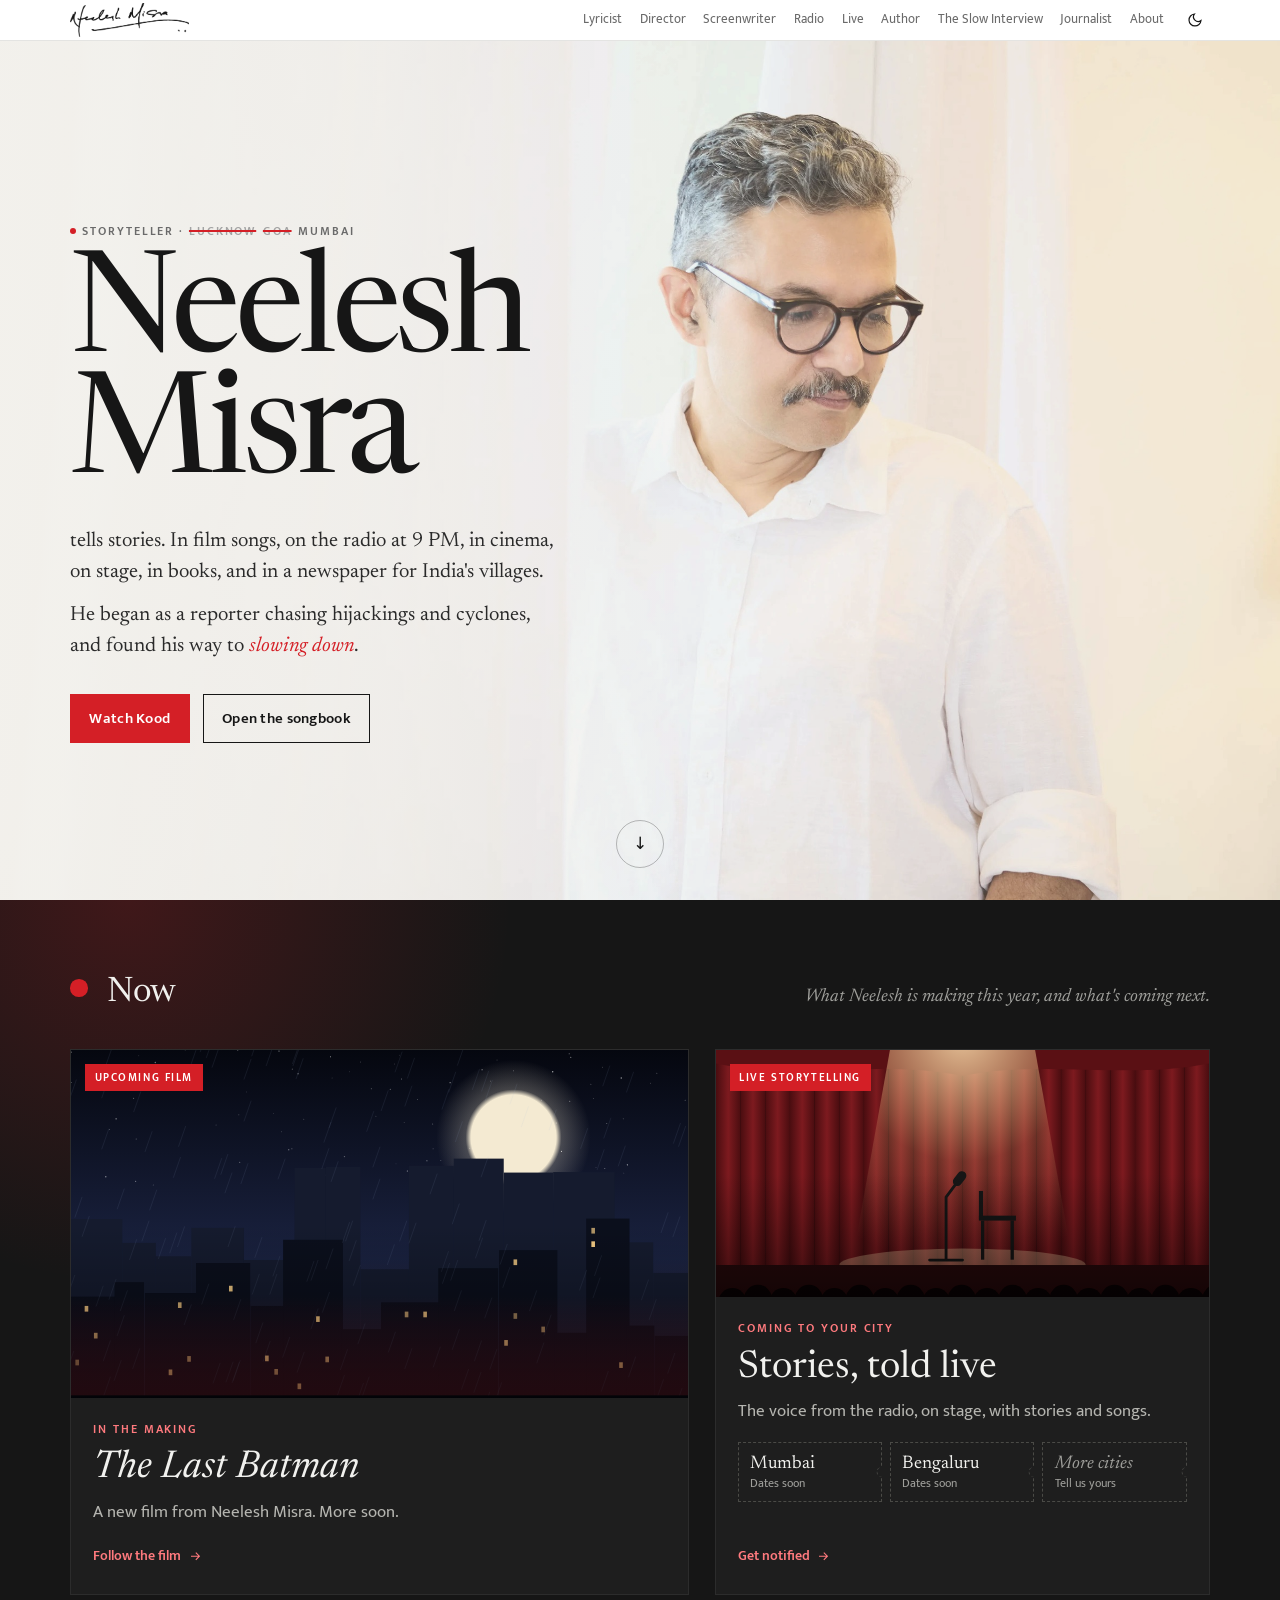
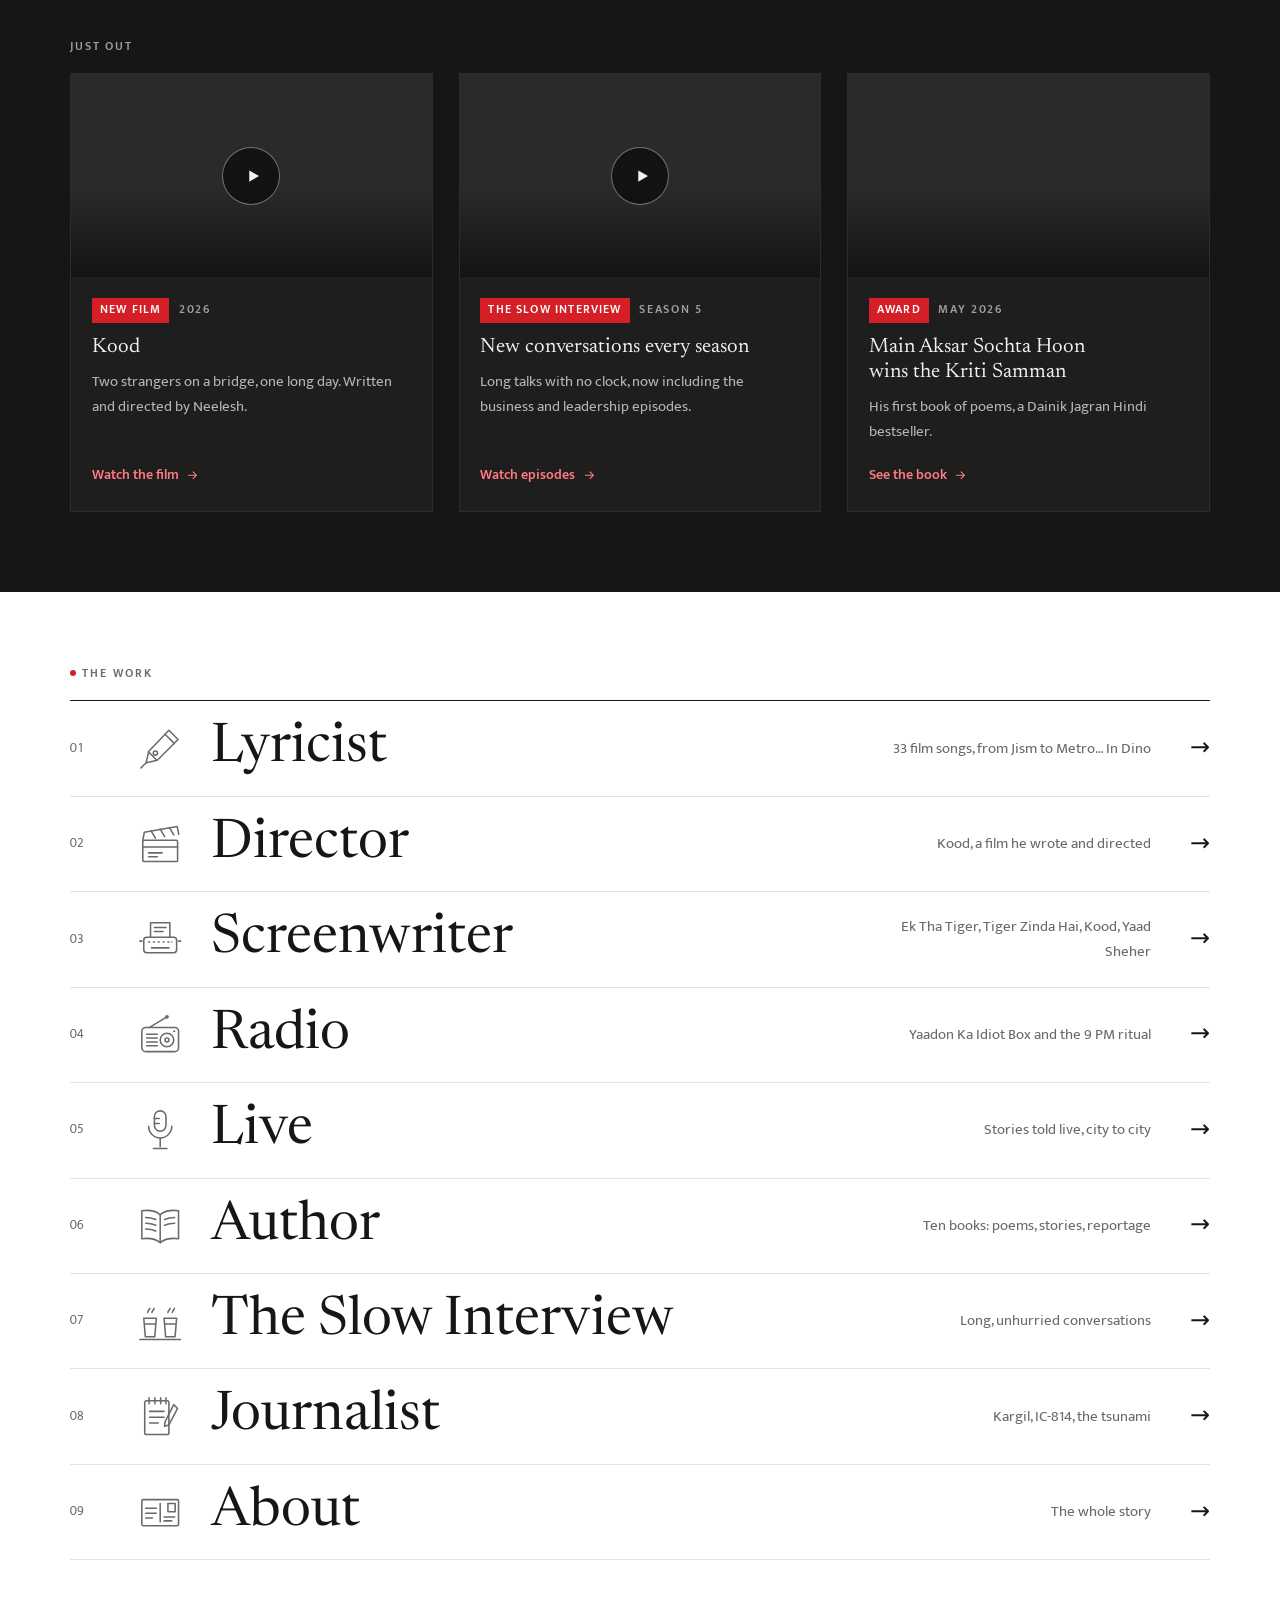
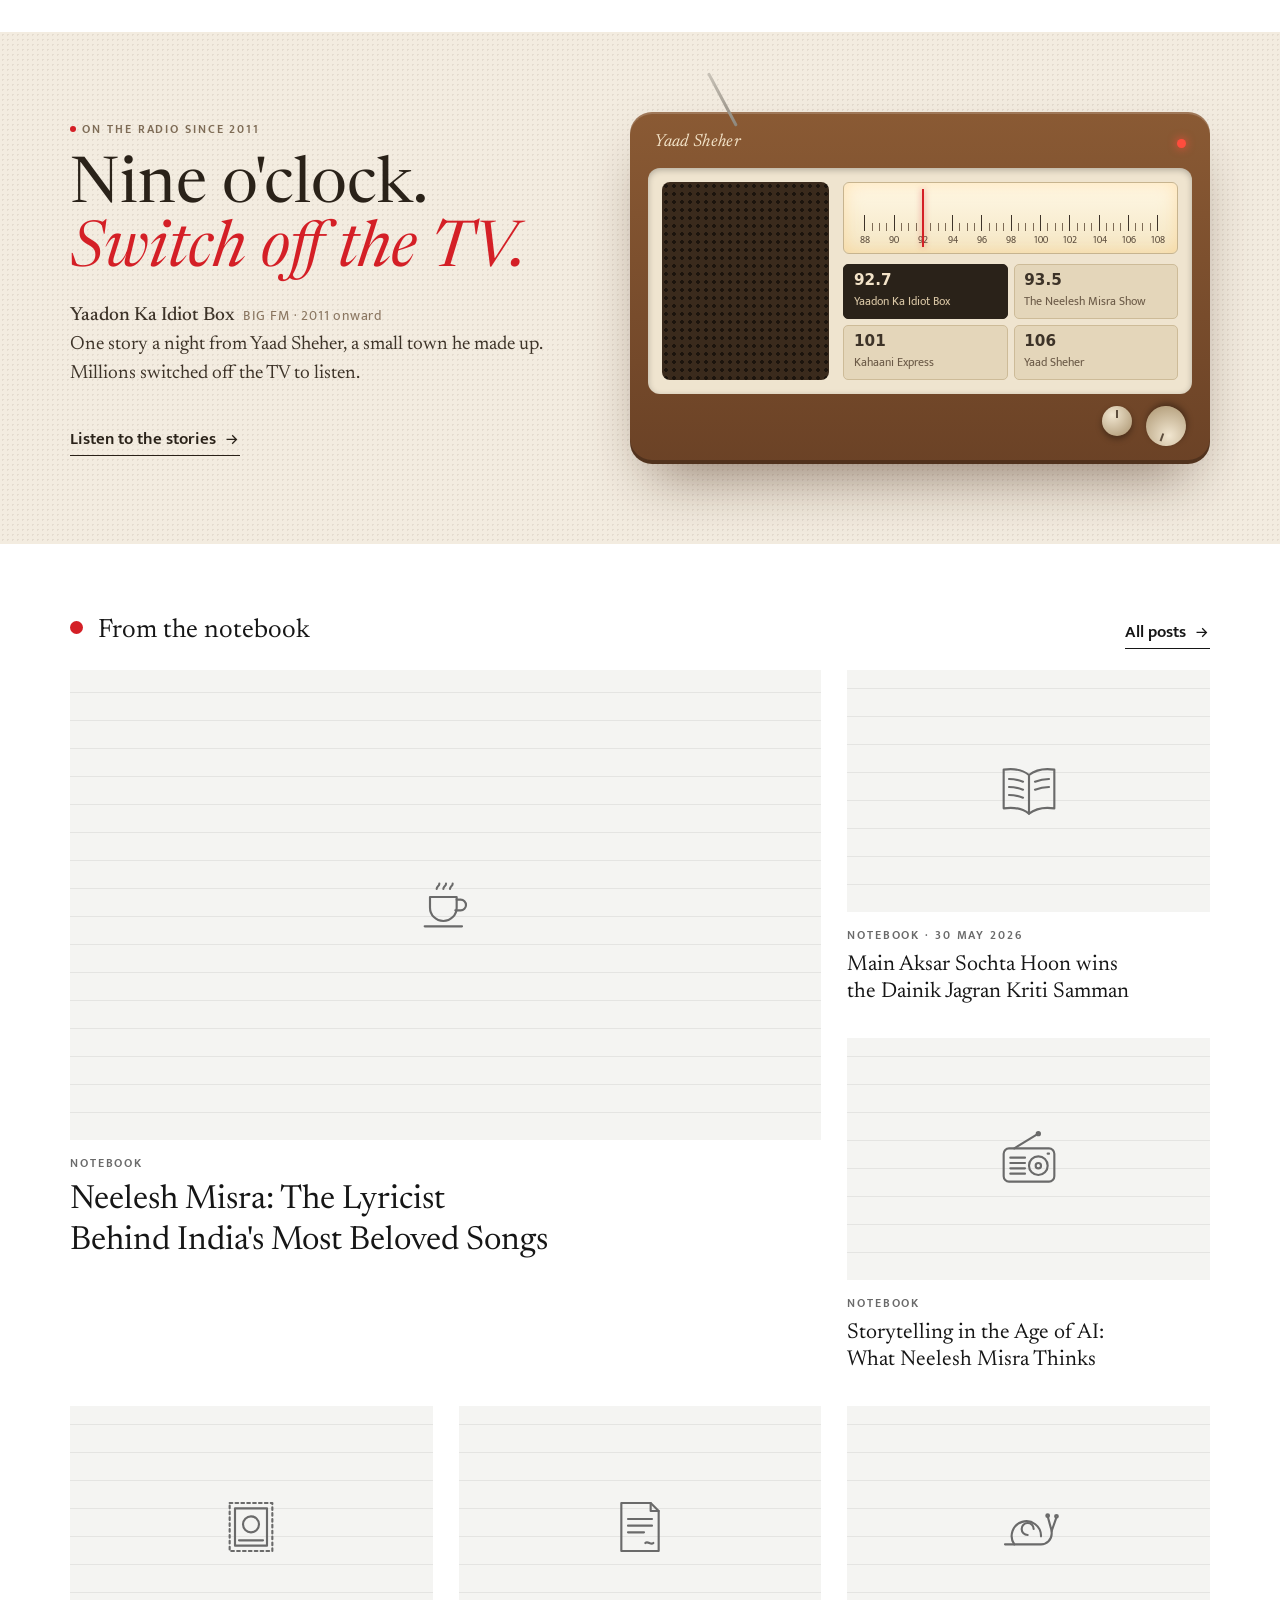
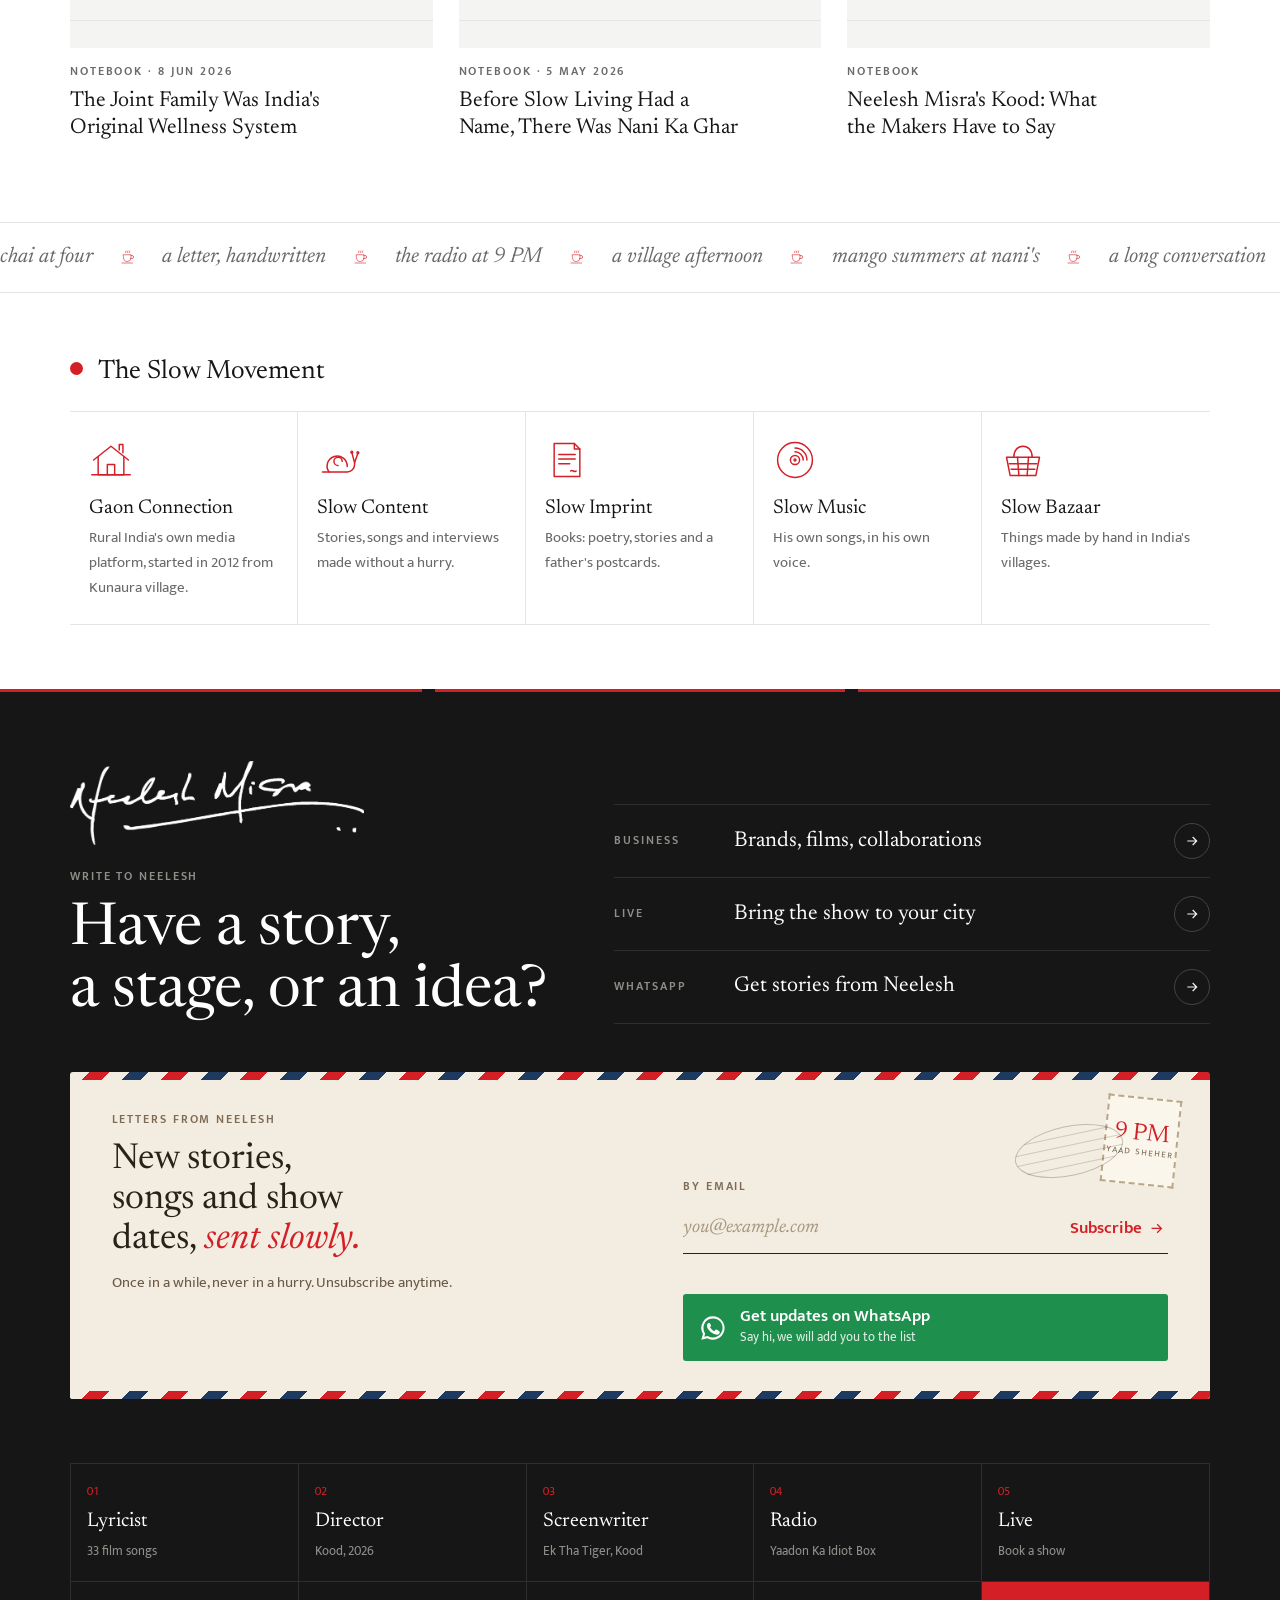
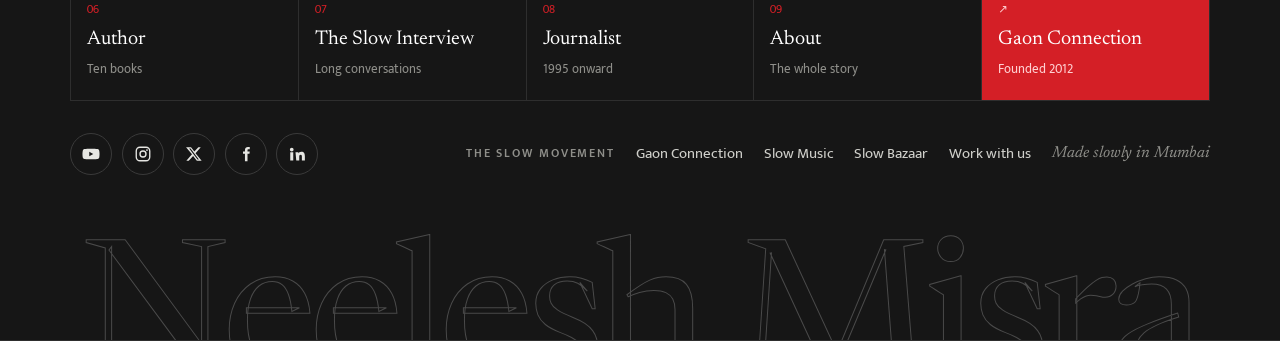
==== commit d6a89d2b: "Home: Now first, drawings per room, postcard hover, radio set, recent posts, slow line, footer lette" ====
--- a/index.html
+++ b/index.html
@@ -14,7 +14,7 @@
 <meta name="description" content="Neelesh Misra: lyricist, filmmaker, radio storyteller, author, journalist. Founder of Gaon Connection and The Slow Movement.">
 <meta property="og:title" content="Neelesh Misra">
 <meta property="og:description" content="Lyricist. Filmmaker. Radio storyteller. Author. Journalist.">
-<link rel="stylesheet" href="assets/site.css?v=1793854007">
+<link rel="stylesheet" href="assets/site.css?v=1793856585">
 </head>
 <body class="s-hub" data-page="hub" data-root="">
 <header id="ubar"></header>
@@ -30,59 +30,140 @@
       </div>
       <div class="h-acts"><a class="btn solid" href="films/">Watch Kood</a><a class="btn" href="lyrics/">Open the songbook</a></div>
     </div>
-    <a class="h-scroll" href="#work" aria-label="See the work">↓</a>
+    <a class="h-scroll" href="#now" aria-label="See the work">↓</a>
+  </section>
+
+  <section class="now3" id="now" aria-label="Now">
+    <div class="wrap">
+      <div class="now-head"><h2 class="dot">Now</h2><p>What Neelesh is making this year, and what's coming next.</p></div>
+      <div class="now-up" id="nowup"></div>
+      <div class="now-out"><p class="label">Just out</p><div class="now-grid" id="nowout"></div></div>
+    </div>
   </section>
 
   <section class="wrap" id="work" aria-label="The work" style="padding-top:4.5rem">
     <p class="label dot" style="margin-bottom:1rem">The work</p>
     <div class="roles" id="roles"></div>
   </section>
+  <div class="peek2" id="peek" aria-hidden="true"><div class="pk-in"><div class="pk-img" id="pkimg"></div><div class="pk-cap"><span class="pk-ico" id="pkico"></span><span><small id="pkn"></small><b id="pkt"></b></span></div></div></div>
 
-  <section class="now2" aria-label="Now">
-    <div class="wrap">
-      <div class="now-head"><h2 class="dot">Now</h2><p>What Neelesh is making this year.</p></div>
-      <div class="grid" id="now"></div>
+  <section class="tune" aria-label="Tune in to Neelesh's radio years">
+    <div class="wrap tune-in">
+      <div class="tune-say">
+        <p class="label dot">On the radio since 2011</p>
+        <h2>Nine o'clock.<br><i>Switch off the TV.</i></h2>
+        <p class="tune-lede" id="tunetxt"></p>
+        <a class="lnk" href="radio/">Listen to the stories <svg viewBox="0 0 24 24" fill="none" stroke="currentColor" stroke-width="1.8" aria-hidden="true"><path d="M5 12h14M13 6l6 6-6 6"/></svg></a>
+      </div>
+      <div class="set" id="set">
+        <div class="set-top"><span class="set-brand">Yaad Sheher</span><span class="set-led" aria-hidden="true"></span></div>
+        <div class="set-face">
+          <div class="set-grille" aria-hidden="true"></div>
+          <div class="set-dialbox">
+            <div class="set-dial" id="dial" role="slider" tabindex="0" aria-label="Tune the radio" aria-valuemin="88" aria-valuemax="108" aria-valuenow="92.7"><div class="set-scale" id="scale"></div><span class="set-needle" id="needle"></span></div>
+            <div class="set-st" id="stations" role="group" aria-label="Stations"></div>
+          </div>
+        </div>
+        <div class="set-knobs" aria-hidden="true"><span></span><span class="big"></span></div>
+      </div>
     </div>
   </section>
 
+  <section class="wrap posts" aria-label="Recent posts">
+    <div class="posts-head"><h2 class="sec-title dot">From the notebook</h2><a class="lnk" href="https://neeleshmisra.com/read">All posts <svg viewBox="0 0 24 24" fill="none" stroke="currentColor" stroke-width="1.8" aria-hidden="true"><path d="M5 12h14M13 6l6 6-6 6"/></svg></a></div>
+    <div class="posts-grid" id="posts"></div>
+  </section>
+
+  <div class="slowline" aria-hidden="true"><div class="sl-track" id="slow"></div></div>
+
   <section class="wrap movement" aria-label="The Slow Movement">
     <h2 class="sec-title dot">The Slow Movement</h2>
-    <div class="row rv">
-      <div><h3>Gaon Connection</h3><p>Rural India's own media platform, started in 2012 from Kunaura village.</p></div>
-      <div><h3>Slow Content</h3><p>Stories, songs and interviews made without a hurry.</p></div>
-      <div><h3>Slow Imprint</h3><p>Books: poetry, stories and a father's postcards.</p></div>
-      <div><h3>Slow Music</h3><p>His own songs, in his own voice.</p></div>
-      <div><h3>Slow Bazaar</h3><p>Things made by hand in India's villages.</p></div>
-    </div>
+    <div class="row rv" id="move"></div>
   </section>
 </main>
 <footer id="foot"></footer>
-<script src="assets/data.js?v=1793854007"></script>
-<script src="assets/app.js?v=1793854007"></script>
+<script src="assets/data.js?v=1793856585"></script>
+<script src="assets/app.js?v=1793856585"></script>
 <script>
 NM.page=function(){
+  var E=NM.esc,ART=NM.art,ROOT=location.href;
   var hp=NM.$('#hphoto'); if(NM.person.hero){hp.style.setProperty('--hero-img','url('+new URL(NM.person.hero,location.href).href+')'); if(NM.person.heroCredit)NM.$('#hcap').textContent=NM.person.heroCredit}
+  var mq=function(id){return "https://i.ytimg.com/vi/"+id+"/mqdefault.jpg"};
+  var hq=function(id){return "https://i.ytimg.com/vi/"+id+"/hqdefault.jpg"};
+
+  /* ---- Now: what's coming, what's just out ---- */
+  var U=NM.upcoming||[];
+  NM.$("#nowup").innerHTML=U.map(function(c,i){return '<a class="up rv'+(c.img?'':' noimg')+'" href="'+c.href+'"><div class="up-img"'+(c.img?' style="background-image:url('+c.img+');background-position:'+(c.pos||"center")+'"':'')+'>'+(c.img?'':(c.art||''))+'<span class="up-tag">'+E(c.tag)+'</span>'+(c.credit?'<span class="up-cr">'+E(c.credit)+'</span>':'')+'</div><div class="up-body"><p class="up-when">'+E(c.when)+'</p><h3>'+E(c.t)+'</h3><p>'+E(c.d)+'</p>'+(c.cities?'<ul class="up-cities">'+c.cities.map(function(x){return '<li'+(x.soon?' class="soon"':'')+'><b>'+E(x.c)+'</b><span>'+E(x.when)+'</span></li>'}).join("")+'</ul>':'')+'<span class="ncta">'+E(c.cta)+' '+NM.icon.arrow+'</span></div></a>'}).join("");
+  var k=NM.kood;
+  var out=[
+    {href:"films/",img:hq(k.film),tag:"New film",when:"2026",t:"Kood",d:"Two strangers on a bridge, one long day. Written and directed by Neelesh.",cta:"Watch the film",play:1},
+    {href:"slow-interview/",img:hq("9xriJ_sA45Y"),tag:"The Slow Interview",when:"Season 5",t:"New conversations every season",d:"Long talks with no clock, now including the business and leadership episodes.",cta:"Watch episodes",play:1},
+    {href:"books/",img:(NM.books[0].img||"assets/img/nm-portrait-bw-seema-chaubey.jpg"),pos:"center 30%",tag:"Award",when:"May 2026",t:"Main Aksar Sochta Hoon wins the Kriti Samman",d:"His first book of poems, a Dainik Jagran Hindi bestseller.",cta:"See the book"}
+  ];
+  NM.$("#nowout").innerHTML=out.map(function(c,i){return '<a class="ncard rv" href="'+c.href+'"><div class="nimg" style="background-image:url('+c.img+');background-position:'+(c.pos||"center")+'">'+(c.play?'<span class="nplay">'+NM.icon.play+'</span>':'')+'</div><div class="nbody"><p class="ntag"><span>'+c.tag+'</span>'+c.when+'</p><h3>'+c.t+'</h3><p class="nd">'+c.d+'</p><span class="ncta">'+c.cta+' '+NM.icon.arrow+'</span></div></a>'}).join("");
+
+  /* ---- The work: rooms with a drawing each, and a postcard that follows the cursor ---- */
   var what={
-    lyrics:["33 film songs, from Jism to Metro… In Dino","#2b3f8c","Jaadu Hai Nasha Hai"],
-    films:["Kood, a film he wrote and directed","#0b0b0c","Kood"],
-    writer:["Ek Tha Tiger, Tiger Zinda Hai, Kood, Yaad Sheher","#d41f26","FADE IN:"],
-    radio:["Yaadon Ka Idiot Box and the 9 PM ritual","#0e1630","9:00 PM"],
-    live:["Stories told live, city to city","#7d1a1f","On stage"],
-    books:["Ten books: poems, stories, reportage","#b3261e","Main Aksar Sochta Hoon"],
-    "slow-interview":["Long, unhurried conversations","#161616","Slowly."],
-    journalist:["Kargil, IC-814, the tsunami","#4a4a46","Dateline"],
-    about:["The whole story","#6a6a6a","Since 1973"]
+    lyrics:["33 film songs, from Jism to Metro… In Dino",mq("gTSL0Rv0am4"),"Jaadu Hai Nasha Hai, 2003"],
+    films:["Kood, a film he wrote and directed",mq(k.film),"Kood, 2026"],
+    writer:["Ek Tha Tiger, Tiger Zinda Hai, Kood, Yaad Sheher",mq("SmUl0l8qBXw"),"Ek Tha Tiger, 2012"],
+    radio:["Yaadon Ka Idiot Box and the 9 PM ritual","assets/img/nm-recording-studio.jpg","In the studio, 2013"],
+    live:["Stories told live, city to city",(NM.livePhotos&&NM.livePhotos[0]?NM.livePhotos[0].img:mq(k.showreel)),"On stage"],
+    books:["Ten books: poems, stories, reportage",(NM.books[0].img||""),"Main Aksar Sochta Hoon, 2025"],
+    "slow-interview":["Long, unhurried conversations",mq("9xriJ_sA45Y"),"No rush. No clock."],
+    journalist:["Kargil, IC-814, the tsunami","assets/img/journey/kargil-1999.jpg","Off to Kargil, 1999"],
+    about:["The whole story","assets/img/journey/portrait-bw-tall.jpg","Since 1973"]
   };
   NM.$("#roles").innerHTML=NM.rooms.map(function(r,i){var w=what[r[0]];
-    return '<a class="role rv" href="'+r[0]+'/"><span class="n">0'+(i+1)+'</span><h2>'+r[1]+'</h2><span class="what">'+w[0]+'</span><span class="arr">→</span><span class="peek" style="background:'+w[1]+'">'+w[2]+'</span></a>'}).join("");
-  var k=NM.kood;
-  var yt=function(id){return "https://i.ytimg.com/vi/"+id+"/hqdefault.jpg"};
-  var cards=[
-    {href:"films/",img:yt(k.film),tag:"New film",when:"2026",t:"Kood",d:"Two strangers on a bridge, one long day. Written and directed by Neelesh.",cta:"Watch the film",play:1},
-    {href:"books/",img:"assets/img/nm-portrait-bw-seema-chaubey.jpg",pos:"center 22%",tag:"Award",when:"May 2026",t:"Main Aksar Sochta Hoon wins the Kriti Samman",d:"His first book of poems, a Dainik Jagran Hindi bestseller.",cta:"See the book"},
-    {href:"slow-interview/",img:yt("9xriJ_sA45Y"),tag:"The Slow Interview",when:"Season 4",t:"Ayushmann Khurrana, Satinder Sartaaj, Alakh Pandey",d:"Long conversations, taken slowly.",cta:"Watch episodes",play:1}
-  ];
-  NM.$("#now").innerHTML=cards.map(function(c,i){return '<a class="ncard rv" href="'+c.href+'"><div class="nimg" style="background-image:url('+c.img+');background-position:'+(c.pos||"center")+'">'+(c.play?'<span class="nplay">'+NM.icon.play+'</span>':'')+'<span class="nnum">0'+(i+1)+'</span></div><div class="nbody"><p class="ntag"><span>'+c.tag+'</span>'+c.when+'</p><h3>'+c.t+'</h3><p class="nd">'+c.d+'</p><span class="ncta">'+c.cta+' '+NM.icon.arrow+'</span></div></a>'}).join("");
+    return '<a class="role rv" href="'+r[0]+'/" data-k="'+r[0]+'" data-i="'+i+'"><span class="n">0'+(i+1)+'</span><span class="r-ico">'+ART[r[0]]+'</span><h2>'+r[1]+'</h2><span class="what">'+w[0]+'</span><span class="arr">→</span></a>'}).join("");
+  // preload the postcard images
+  Object.keys(what).forEach(function(k){var im=new Image();im.src=what[k][1]});
+  var pk=NM.$("#peek"),pimg=NM.$("#pkimg"),on=false,x=0,y=0,tx=0,ty=0,raf=0,cur="";
+  function loop(){x+=(tx-x)*.14;y+=(ty-y)*.14;var rot=Math.max(-8,Math.min(8,(tx-x)*.06));pk.style.transform="translate3d("+x+"px,"+y+"px,0) rotate("+rot+"deg)";raf=on||Math.abs(tx-x)>.5?requestAnimationFrame(loop):0}
+  var fine=matchMedia("(hover:hover) and (pointer:fine)").matches;
+  if(fine){
+    NM.$("#roles").addEventListener("mousemove",function(e){
+      var a=e.target.closest(".role");if(!a)return;
+      tx=e.clientX+36;ty=e.clientY-232;
+      if(!on){on=true;x=tx;y=ty+30;pk.classList.add("on")}
+      var key=a.getAttribute("data-k");
+      if(key!==cur){cur=key;var w=what[key],r=NM.rooms[+a.getAttribute("data-i")];
+        pk.classList.remove("swap");void pk.offsetWidth;pk.classList.add("swap");
+        pimg.style.backgroundImage=w[1]?"url("+w[1]+")":"none";
+        NM.$("#pkico").innerHTML=ART[key];NM.$("#pkn").textContent="No. 0"+(+a.getAttribute("data-i")+1)+" · "+r[1];NM.$("#pkt").textContent=w[2];}
+      if(!raf)raf=requestAnimationFrame(loop);
+    });
+    NM.$("#roles").addEventListener("mouseleave",function(){on=false;cur="";pk.classList.remove("on")});
+  }
+
+  /* ---- The radio set ---- */
+  var ST=NM.stations||[];
+  var sc="";for(var f=88;f<=108;f+=.5){var big=f%2===0;sc+='<i class="'+(big?'b':'')+'" style="left:'+((f-88)/20*100)+'%">'+(big?'<em>'+f+'</em>':'')+'</i>'}
+  NM.$("#scale").innerHTML=sc;
+  NM.$("#stations").innerHTML=ST.map(function(s,i){return '<button data-i="'+i+'" aria-pressed="false"><b>'+E(s.f)+'</b><span>'+E(s.name)+'</span></button>'}).join("");
+  var needle=NM.$("#needle"),dial=NM.$("#dial"),txt=NM.$("#tunetxt"),set=NM.$("#set");
+  function pos(fq){return Math.max(0,Math.min(100,(fq-88)/20*100))}
+  function tune(i){var s=ST[i];if(!s)return;needle.style.left=pos(s.fq)+"%";dial.setAttribute("aria-valuenow",s.fq);dial.setAttribute("aria-valuetext",s.f+" "+s.name);
+    NM.$$("#stations button").forEach(function(b){b.setAttribute("aria-pressed",+b.getAttribute("data-i")===i)});
+    set.classList.remove("hiss");void set.offsetWidth;set.classList.add("hiss");
+    txt.innerHTML='<b>'+E(s.name)+'</b> <span>'+E(s.y)+'</span><br>'+E(s.d);cur2=i}
+  var cur2=0;tune(0);
+  NM.$("#stations").addEventListener("click",function(e){var b=e.target.closest("button");if(b)tune(+b.getAttribute("data-i"))});
+  dial.addEventListener("keydown",function(e){if(e.key==="ArrowRight"||e.key==="ArrowUp"){tune((cur2+1)%ST.length);e.preventDefault()}if(e.key==="ArrowLeft"||e.key==="ArrowDown"){tune((cur2-1+ST.length)%ST.length);e.preventDefault()}});
+  dial.addEventListener("click",function(e){var r=dial.getBoundingClientRect(),fq=88+(e.clientX-r.left)/r.width*20,best=0;ST.forEach(function(s,i){if(Math.abs(s.fq-fq)<Math.abs(ST[best].fq-fq))best=i});tune(best)});
+
+  /* ---- From the notebook: recent posts ---- */
+  var P=(NM.posts&&NM.posts.length?NM.posts:NM.articles).slice(0,6);
+  NM.$("#posts").innerHTML=P.map(function(p,i){return '<a class="post rv'+(i===0?' lead':'')+'" href="'+(p.u||p.link)+'"'+(p.img?'':' data-noimg')+'>'+(p.img?'<div class="post-img" style="background-image:url('+p.img+')"></div>':'<div class="post-img ph">'+ART[["chai","books","radio","stamp","imprint","content"][i%6]]+'</div>')+'<div class="post-body"><p class="label">'+E(p.cat||"Notebook")+(p.d?' · '+E(p.d):'')+'</p><h3>'+E(p.t)+'</h3>'+(p.ex?'<p class="post-ex">'+E(p.ex)+'</p>':'')+'</div></a>'}).join("");
+
+  /* ---- slow line ---- */
+  var words=["chai at four","a letter, handwritten","the radio at 9 PM","a village afternoon","mango summers at nani's","a long conversation","a song, sung slowly","the last bus home","a postcard from the village","a story before sleep"];
+  var line=words.map(function(w){return '<span>'+w+'</span><i>'+ART.chai.replace('class="nma"','class="nma sm"')+'</i>'}).join("");
+  NM.$("#slow").innerHTML=line+line;
+
+  /* ---- The Slow Movement ---- */
+  var MV=[["gaon","Gaon Connection","Rural India's own media platform, started in 2012 from Kunaura village.","https://www.gaonconnection.com/"],["content","Slow Content","Stories, songs and interviews made without a hurry.","slow-interview/"],["imprint","Slow Imprint","Books: poetry, stories and a father's postcards.","books/"],["music","Slow Music","His own songs, in his own voice.",NM.person.social["Slow Music"]],["bazaar","Slow Bazaar","Things made by hand in India's villages.","https://slowbazaar.com/"]];
+  NM.$("#move").innerHTML=MV.map(function(m){return '<a href="'+m[3]+'"><span class="mv-ico">'+ART[m[0]]+'</span><h3>'+m[1]+'</h3><p>'+m[2]+'</p></a>'}).join("");
 };
 </script>
 </body>
--- a/assets/site.css
+++ b/assets/site.css
@@ -431,33 +431,29 @@
 .s-si{--accent:#d41f26;--si-paper:#f3f1ec}
 @media (prefers-color-scheme:dark){:root:not([data-theme="light"]) .s-si{--si-paper:#151515}}
 :root[data-theme="dark"] .s-si{--si-paper:#151515}
-.si-hero{background:var(--si-paper);border-bottom:1px solid var(--line)}
-.si-hero-in{display:grid;grid-template-columns:1.25fr .75fr;gap:3rem;align-items:center;padding-top:5rem;padding-bottom:4.5rem}
-.si-hero h1{font-size:clamp(3.4rem,10vw,8.4rem);line-height:.9;letter-spacing:-.03em;margin-top:1.2rem}
-.si-hero h1 i{color:var(--accent)}
-.si-hero .lede{font-family:var(--f-disp);font-size:var(--s1);max-width:38ch;margin-top:1.6rem;line-height:1.5}
-.si-stats{display:flex;gap:2.6rem;margin-top:2.4rem;flex-wrap:wrap}
-.si-stats b{display:block;font-family:var(--f-disp);font-weight:400;font-size:3rem;line-height:1}
-.si-stats span{font-size:.74rem;letter-spacing:.16em;text-transform:uppercase;color:var(--muted);font-weight:600}
-.si-clock svg{width:100%;max-width:380px;margin-left:auto;display:block}
-.c-face{fill:none;stroke:var(--fg);stroke-width:1.5}
-.c-ticks line{stroke:var(--muted);stroke-width:1}.c-ticks line.big{stroke:var(--fg);stroke-width:2}
-.c-h,.c-m{stroke:var(--fg);stroke-linecap:round;transform-origin:100px 100px}
-.c-h{stroke-width:5;transform:rotate(300deg)}
-.c-m{stroke-width:3;animation:siTurn 3600s linear infinite;transform:rotate(60deg)}
-.c-s{stroke:var(--accent);stroke-width:1.5;transform-origin:100px 100px;animation:siTurn 600s linear infinite}
-.c-pin{fill:var(--accent)}
-@keyframes siTurn{from{rotate:0deg}to{rotate:360deg}}
-@media (prefers-reduced-motion:reduce){.c-m,.c-s{animation:none}}
-.si-clock-cap{text-align:right;font-family:var(--f-disp);font-style:italic;color:var(--muted);margin-top:1rem}
-
-.si-rules{border-bottom:1px solid var(--line)}
-.si-rules ol{list-style:none;margin:0;padding:0;display:grid;grid-template-columns:repeat(3,1fr)}
-.si-rules li{padding:2.4rem 2rem 2.6rem 0;border-right:1px solid var(--line)}
-.si-rules li+li{padding-left:2rem}
-.si-rules li:last-child{border-right:0}
-.si-rules b{display:block;font-family:var(--f-disp);font-weight:400;font-size:var(--s3);line-height:1.1;margin-bottom:.6rem}
-.si-rules span{color:var(--muted)}
+.si-hero{position:relative;overflow:hidden;background:#0e0e0e;color:#f1ede4;isolation:isolate}
+.si-wall{position:absolute;inset:-10% -4% -10% 38%;display:grid;grid-template-columns:repeat(4,1fr);gap:14px;transform:rotate(-4deg);z-index:-2}
+.si-wall .col{display:grid;gap:14px;align-content:start;animation:siDrift var(--d) linear infinite;translate:0 var(--o)}
+.si-wall span{display:block;aspect-ratio:16/9;background:#222 center/cover;filter:grayscale(1) contrast(1.05) brightness(.8);opacity:.55}
+@keyframes siDrift{from{transform:translateY(0)}to{transform:translateY(-50%)}}
+@media (prefers-reduced-motion:reduce){.si-wall .col{animation:none}}
+.si-hero::before{content:"";position:absolute;inset:0;z-index:-1;background:linear-gradient(90deg,#0e0e0e 0%,#0e0e0e 34%,rgba(14,14,14,.82) 52%,rgba(14,14,14,.35) 78%,rgba(14,14,14,.55) 100%),linear-gradient(0deg,#0e0e0e 0%,transparent 22%)}
+.si-hero::after{content:"";position:absolute;inset:0;z-index:-1;opacity:.08;pointer-events:none;background-image:url("data:image/svg+xml,%3Csvg xmlns='http://www.w3.org/2000/svg' width='160' height='160'%3E%3Cfilter id='n'%3E%3CfeTurbulence type='fractalNoise' baseFrequency='.9' numOctaves='2'/%3E%3C/filter%3E%3Crect width='100%25' height='100%25' filter='url(%23n)'/%3E%3C/svg%3E")}
+.si-hero-in{padding-top:6.5rem;padding-bottom:5rem;min-height:min(86vh,760px);display:flex;flex-direction:column;justify-content:center}
+.si-hero .label{color:#a9a49a}
+.si-hero h1{font-size:clamp(3.4rem,10vw,8.4rem);line-height:.9;letter-spacing:-.03em;margin-top:1.4rem;color:#f1ede4}
+.si-hero h1 i{color:#e0393f}
+.si-hero .lede{font-family:var(--f-disp);font-size:var(--s1);max-width:36ch;margin-top:1.8rem;line-height:1.5;color:#cfc9bd}
+.si-stats{display:flex;flex-wrap:wrap;margin:3rem 0 0;max-width:44rem;border-top:1px solid rgba(241,237,228,.18)}
+.si-stats div{padding:1.1rem 1.8rem 0 0;margin-right:1.8rem;border-right:1px solid rgba(241,237,228,.18)}
+.si-stats div:last-child{border-right:0;margin-right:0}
+.si-stats dt{font-family:var(--f-disp);font-style:italic;font-size:.98rem;color:#a9a49a;order:2}
+.si-stats dd{margin:0;font-family:var(--f-disp);font-size:2.6rem;line-height:1.1;color:#f1ede4}
+.si-stats div{display:flex;flex-direction:column}.si-stats dd{order:-1}
+.si-rules{background:var(--si-paper);border-bottom:1px solid var(--line);text-align:center;padding:4.2rem 0 4rem}
+.rules-line{font-family:var(--f-disp);font-size:clamp(2rem,5.4vw,4.4rem);line-height:1.1;letter-spacing:-.01em}
+.rules-line span:nth-child(2){font-style:italic;color:var(--accent)}
+.rules-sub{max-width:40rem;margin:1.2rem auto 0;color:var(--muted);font-family:var(--f-disp);font-size:1.15rem;line-height:1.55}
 
 .si-feat{background:#111;color:#f1f1ee;padding:5rem 0;position:relative;overflow:hidden}
 .si-feat::before{content:"\201C";position:absolute;left:max(8px,calc(50% - 640px));top:-1.5rem;font-family:var(--f-disp);font-size:24rem;line-height:1;color:#d41f26;opacity:.22;pointer-events:none}
@@ -530,16 +526,13 @@
   .qwall{columns:2}
 }
 @media (max-width:820px){
-  .si-hero-in{grid-template-columns:1fr;padding-top:3.2rem;padding-bottom:3rem}
-  .si-clock{order:-1}.si-clock svg{max-width:150px;margin:0}.si-clock-cap{display:none}
-  .si-rules ol{grid-template-columns:1fr}
-  .si-rules li,.si-rules li+li{padding:1.6rem 0;border-right:0;border-bottom:1px solid var(--line)}
-  .si-rules li:last-child{border-bottom:0}
+  .si-hero-in{padding-top:4rem;padding-bottom:3.4rem;min-height:0}
+  .si-wall{inset:-10% -30% -10% 20%}
+  .si-hero::before{background:linear-gradient(90deg,#0e0e0e 10%,rgba(14,14,14,.78) 60%,rgba(14,14,14,.6) 100%)}
   .si-feat .wrap{grid-template-columns:1fr;gap:2rem}
   .si-feat{padding:3.5rem 0}
   .day-grid{grid-template-columns:1fr}
   .qwall{columns:1}
-  .si-stats{gap:1.8rem}.si-stats b{font-size:2.4rem}
 }
 
 /* =====================================================================
@@ -617,7 +610,317 @@
 .si-more[hidden]{display:none}
 .si-notes .meta{font-family:var(--f-body);font-size:.78rem;letter-spacing:.12em;text-transform:uppercase;font-weight:600;color:var(--muted);margin-bottom:.8rem}
 .si-day .day-head h2{font-size:clamp(2.4rem,4.4vw,3.6rem)}
-@media (max-width:560px){.si-stats{gap:1.2rem}.si-stats b{font-size:2rem}.si-stats span{font-size:.62rem;letter-spacing:.1em}}
+@media (max-width:560px){.si-stats div{padding-right:1rem;margin-right:1rem}.si-stats dd{font-size:1.9rem}.si-stats dt{font-size:.85rem}}
 .si-feat .f-name{font-size:clamp(2.4rem,5vw,4.2rem);line-height:1;margin-top:1rem}
 .si-feat .f-role{color:#9f9f9b;margin-top:.5rem}
 .si-feat blockquote.f-hook{font-size:clamp(1.15rem,1.6vw,1.35rem);line-height:1.5;color:#d6d6d2;margin:1.4rem 0}
+@media (max-width:560px){.rules-line span{display:block}}
+
+/* =====================================================================
+   ABOUT: A LIFE, TOLD SLOWLY (body.s-bk) — set like a printed memoir.
+   Colours: the site's own ink, paper and Gaon Connection red.
+   ===================================================================== */
+.s-bk{--pp:#faf9f6;--pp2:#f1efe9;--ink:#161616;--ink2:#6a6a6a;--rule:rgba(22,22,22,.15);--sienna:#d41f26;--olive:#161616;--poel:#161616}
+.s-bk .bk{background:var(--pp);color:var(--ink);font-feature-settings:"onum" 1,"kern" 1}
+.bk-wrap{max-width:1080px;margin:0 auto;padding:0 max(20px,env(safe-area-inset-left,0px))}
+.bk .tone-sienna{--tone:var(--sienna)}.bk .tone-olive{--tone:var(--olive)}.bk .tone-ink{--tone:var(--ink)}.bk .tone-night{--tone:var(--poel)}
+.bk-sc{font-variant:small-caps;font-feature-settings:"smcp" 1,"c2sc" 1;text-transform:lowercase;letter-spacing:.12em;font-size:.95rem;color:var(--ink2);font-family:var(--f-disp)}
+.bk-orn{display:block;text-align:center;font-family:var(--f-disp);color:var(--sienna);font-size:1.4rem;letter-spacing:.3em}
+
+/* title page */
+.bk-title{text-align:center;padding:5.5rem 0 3rem}
+.bk-author{font-family:var(--f-disp);text-transform:uppercase;letter-spacing:.42em;font-size:.82rem;color:var(--ink2)}
+.bk-title h1{font-size:clamp(3.2rem,8.4vw,7rem);line-height:.98;letter-spacing:-.02em;margin:1.6rem 0 1.2rem;font-weight:400}
+.bk-title h1 i{color:var(--sienna)}
+.bk-sub{font-family:var(--f-disp);font-style:italic;font-size:1.25rem;color:var(--ink2)}
+.bk-title .bk-orn{margin:2.2rem 0 2.6rem}
+.bk-plate{margin:0}
+.bk-plate img{width:100%;height:auto;filter:grayscale(1) contrast(1.05);mix-blend-mode:multiply}
+.bk-plate figcaption{font-family:var(--f-disp);font-style:italic;font-size:.95rem;color:var(--ink2);margin-top:.7rem;line-height:1.4}
+.bk-plate figcaption b{font-style:normal;font-weight:500;font-variant:small-caps;letter-spacing:.06em;color:var(--ink)}
+.bk-plate-hero{width:min(100%,430px);margin:0 auto}
+.bk-plate-hero img{aspect-ratio:4/5;object-fit:cover;object-position:center 22%}
+
+/* ruler */
+.bk-ruler{position:sticky;top:0;z-index:10;background:var(--pp);border-top:1px solid var(--rule);border-bottom:1px solid var(--rule)}
+.rl{position:relative;height:64px;margin:0 2px}
+.rl .tk{position:absolute;bottom:0;width:1px;height:6px;background:var(--rule)}
+.rl .tk.big{height:10px;background:var(--ink2)}
+.rl .tk b{position:absolute;bottom:44px;left:50%;transform:translateX(-50%);font-family:var(--f-disp);font-weight:400;font-size:.72rem;color:var(--ink2);font-feature-settings:"lnum" 1}
+.rl .rb{position:absolute;height:5px;background:var(--tone);opacity:.35;transition:opacity .4s,height .4s}
+.rl .rb span{position:absolute;left:0;top:-.95rem;font-family:var(--f-disp);font-size:.7rem;color:var(--tone);opacity:0;transition:opacity .4s}
+.rl .rb:hover,.rl .rb.on{opacity:1}
+.rl .rb.on span,.rl .rb:hover span{opacity:1}
+.rl .mk{position:absolute;top:0;bottom:0;width:1px;background:var(--sienna);transition:left .7s cubic-bezier(.3,.7,.2,1)}
+.rl .mk em{position:absolute;bottom:-1px;left:5px;font-style:normal;font-family:var(--f-disp);font-size:.78rem;color:var(--sienna);background:var(--pp);padding:0 3px;font-feature-settings:"lnum" 1}
+
+/* contents */
+.bk-contents{padding:5rem 0 3rem}
+.bk-contents h2{font-size:.82rem;font-family:var(--f-disp);text-transform:uppercase;letter-spacing:.42em;text-align:center;color:var(--ink2);margin-bottom:2.2rem}
+.bk-contents ol{list-style:none;margin:0 auto;padding:0;max-width:640px}
+.bk-contents a{display:flex;align-items:baseline;gap:.9rem;padding:.55rem 0;font-family:var(--f-disp);font-size:1.3rem}
+.bk-contents .r{min-width:2.4rem;color:var(--sienna);font-style:italic}
+.bk-contents .lead{flex:1;border-bottom:1px dotted var(--ink2);transform:translateY(-.3rem);opacity:.6}
+.bk-contents .y{font-size:1rem;color:var(--ink2)}
+.bk-contents a:hover .t{color:var(--sienna)}
+
+/* chapters */
+.bk-ch{padding:4.5rem 0 4rem}
+.bk-spread{display:grid;grid-template-columns:260px 1fr;gap:4rem}
+.bk-ch-head{align-self:start;position:sticky;top:90px}
+.bk-num{font-family:var(--f-disp);font-style:italic;font-size:clamp(4.5rem,9vw,7.5rem);line-height:.8;color:var(--tone)}
+.bk-ch-head .bk-sc{margin:1.4rem 0 .6rem}
+.bk-ch-head h2{font-size:clamp(1.9rem,3vw,2.5rem);line-height:1.08;letter-spacing:-.01em}
+.bk-places{font-family:var(--f-disp);font-style:italic;color:var(--ink2);margin-top:.9rem;line-height:1.45}
+.bk-text{max-width:640px}
+.bk-lede{font-family:var(--f-disp);font-size:clamp(1.25rem,1.7vw,1.5rem);line-height:1.6;hanging-punctuation:first}
+.bk-drop{float:left;font-size:4.6em;line-height:.82;margin:.08em .1em 0 -.04em;color:var(--tone);font-style:normal}
+.bk-text .bk-plate{margin:2.8rem 0 .4rem}
+.bk-text .bk-plate img{max-height:560px;object-fit:cover}
+.bk-alm{margin:2.6rem 0 0;border-top:1px solid var(--ink)}
+.bk-row{display:grid;grid-template-columns:9.5rem 1fr;gap:1.6rem;padding:.95rem 0;border-bottom:1px solid var(--rule)}
+.bk-row dt span{display:block;font-family:var(--f-disp);font-size:1.05rem;color:var(--tone)}
+.bk-row dt em{display:block;font-family:var(--f-disp);font-size:.92rem;color:var(--ink2);line-height:1.35}
+.bk-row dd{margin:0;font-family:var(--f-disp);font-size:1.12rem;line-height:1.5}
+.bk-inset{display:block;width:110px;margin-top:.8rem;filter:grayscale(1);mix-blend-mode:multiply}
+.bk-pull{margin:3rem 0 0;padding:0;text-align:left}
+.bk-pull p{font-family:var(--f-disp);font-style:italic;font-size:clamp(1.7rem,3vw,2.4rem);line-height:1.22;text-indent:-.42em;color:var(--tone)}
+.bk-pull p::before{content:"“"}.bk-pull p::after{content:"”"}
+.bk-pull cite{display:block;margin-top:.9rem;font-style:normal;font-family:var(--f-disp);font-variant:small-caps;letter-spacing:.08em;color:var(--ink2)}
+.bk-more{margin-top:2rem;font-family:var(--f-disp);font-style:italic;font-size:1.15rem}
+.bk-more a{color:var(--tone);border-bottom:1px solid currentColor}
+.bk-break{text-align:center;color:var(--ink2);font-size:.9rem;margin:0;opacity:.7}
+
+/* the one night page */
+.bk-ch.is-night{background:#161616;color:#f1f1ee;--tone:#ff5a5f;--ink2:#a3a3a0;--rule:rgba(241,241,238,.18);margin:2rem 0}
+.bk-ch.is-night .bk-alm{border-top-color:#f1f1ee}
+.bk-ch.is-night .bk-plate img{mix-blend-mode:normal;filter:grayscale(1) contrast(1.05)}
+.bk-ch.is-night .bk-plate figcaption b{color:#f1f1ee}
+
+/* colophon */
+.bk-colophon{padding:5rem 0 4.5rem;border-top:1px solid var(--rule);text-align:center}
+.bk-colophon h2{font-size:clamp(2.4rem,5vw,3.8rem);line-height:1.02;margin:1.6rem 0 1.2rem}
+.bk-colophon h2 i{color:var(--sienna)}
+.bk-end-lede{font-family:var(--f-disp);font-size:1.25rem;line-height:1.55;color:var(--ink2);max-width:36ch;margin:0 auto}
+.bk-colo{display:grid;grid-template-columns:1fr 1fr;gap:3rem;text-align:left;margin-top:3.6rem;padding-top:2.4rem;border-top:1px solid var(--ink)}
+.bk-colo dl{margin:0;display:grid;gap:.8rem}
+.bk-colo dl div{display:grid;grid-template-columns:7rem 1fr;gap:1rem}
+.bk-colo dt{font-family:var(--f-disp);font-variant:small-caps;letter-spacing:.08em;color:var(--ink2)}
+.bk-colo dd{margin:0;font-family:var(--f-disp);font-size:1.08rem}
+.bk-colo dd a{border-bottom:1px solid var(--rule)}
+.bk-index nav{columns:2;column-gap:2rem;margin-top:.8rem}
+.bk-index a{display:block;font-family:var(--f-disp);font-size:1.12rem;padding:.25rem 0;break-inside:avoid}
+.bk a:hover{color:var(--sienna)}
+.bk-note{margin-top:3.4rem;font-family:var(--f-disp);font-style:italic;font-size:.9rem;color:var(--ink2)}
+
+@media (max-width:860px){
+  .bk-spread{grid-template-columns:1fr;gap:1.6rem}
+  .bk-ch-head{position:static}
+  .bk-num{font-size:4rem}
+  .bk-row{grid-template-columns:1fr;gap:.2rem}
+  .bk-colo{grid-template-columns:1fr}
+  .rl .tk b{font-size:.62rem}
+  .bk-title{padding-top:3.5rem}
+}
+.bk-colo dd{overflow-wrap:anywhere;min-width:0}.bk-colo>*{min-width:0}@media (max-width:860px){.bk-colo dl div{grid-template-columns:5.5rem minmax(0,1fr)}}
+.rl .rb span{display:none}
+.bk-contents .y{white-space:nowrap}@media (max-width:560px){.bk-contents a{font-size:1.1rem;gap:.6rem}.bk-contents .y{font-size:.85rem}.bk-contents .r{min-width:1.8rem}}
+
+/* about: hero merges with a filtered portrait, like the Slow Interview opening */
+.bk-title{position:relative;overflow:hidden;isolation:isolate;text-align:left;background:#0e0e0e;color:#f1ede4;padding:0;min-height:min(78vh,640px);display:flex;align-items:center}
+.bk-title-in{position:relative;z-index:1;width:100%;padding-top:4rem;padding-bottom:4rem}
+.bk-title .bk-author{color:#a9a49a}
+.bk-title h1{color:#f1ede4;margin:1.3rem 0 1.1rem;max-width:9ch}
+.bk-title h1 i{color:#e0393f}
+.bk-title .bk-sub{color:#cfc9bd;max-width:30ch}
+.bk-title-photo{position:absolute;z-index:-1;top:0;right:0;bottom:0;width:min(62%,820px);margin:0}
+.bk-title-photo img{width:100%;height:100%;object-fit:cover;object-position:center 20%;filter:grayscale(1) contrast(1.08) brightness(.82);-webkit-mask-image:linear-gradient(90deg,transparent 0%,rgba(0,0,0,.55) 22%,#000 48%),linear-gradient(0deg,transparent 0%,#000 22%);-webkit-mask-composite:source-in;mask-image:linear-gradient(90deg,transparent 0%,rgba(0,0,0,.55) 22%,#000 48%),linear-gradient(0deg,transparent 0%,#000 22%);mask-composite:intersect}
+.bk-title-photo figcaption{position:absolute;right:max(20px,3vw);bottom:1rem;font-family:var(--f-disp);font-style:italic;font-size:.8rem;color:#8f8a80}
+.bk-title::after{content:"";position:absolute;inset:0;z-index:0;pointer-events:none;opacity:.07;background-image:url("data:image/svg+xml,%3Csvg xmlns='http://www.w3.org/2000/svg' width='160' height='160'%3E%3Cfilter id='n'%3E%3CfeTurbulence type='fractalNoise' baseFrequency='.9' numOctaves='2'/%3E%3C/filter%3E%3Crect width='100%25' height='100%25' filter='url(%23n)'/%3E%3C/svg%3E")}
+@media (max-width:760px){
+  .bk-title{min-height:0;align-items:flex-end}
+  .bk-title-photo{width:100%;left:0}
+  .bk-title-photo img{object-position:65% 18%;-webkit-mask-image:linear-gradient(0deg,transparent 8%,#000 60%);mask-image:linear-gradient(0deg,transparent 8%,#000 60%);opacity:.7}
+  .bk-title-in{padding-top:15rem;padding-bottom:2.6rem}
+  .bk-title h1{font-size:clamp(2.8rem,13vw,3.8rem)}
+  .bk-title-photo figcaption{top:1rem;bottom:auto}
+}
+
+/* about: dark mode */
+@media (prefers-color-scheme:dark){:root:not([data-theme="light"]) .s-bk{--pp:#121212;--pp2:#1a1a1c;--ink:#ececea;--ink2:#9f9f9b;--rule:rgba(236,236,234,.14);--sienna:#ff5a5f;--olive:#ececea;--poel:#ececea}}
+:root[data-theme="dark"] .s-bk{--pp:#121212;--pp2:#1a1a1c;--ink:#ececea;--ink2:#9f9f9b;--rule:rgba(236,236,234,.14);--sienna:#ff5a5f;--olive:#ececea;--poel:#ececea}
+@media (prefers-color-scheme:dark){:root:not([data-theme="light"]) .s-bk .bk-plate img,:root:not([data-theme="light"]) .s-bk .bk-inset{mix-blend-mode:normal}:root:not([data-theme="light"]) .s-bk .bk-ch.is-night{background:#0a0a0a;border-top:1px solid var(--rule);border-bottom:1px solid var(--rule)}}
+:root[data-theme="dark"] .s-bk .bk-plate img,:root[data-theme="dark"] .s-bk .bk-inset{mix-blend-mode:normal}
+:root[data-theme="dark"] .s-bk .bk-ch.is-night{background:#0a0a0a;border-top:1px solid var(--rule);border-bottom:1px solid var(--rule)}
+
+/* =====================================================================
+   v3 (13 Nov 2026): drawings, the postcard peek, Now first, the radio set,
+   recent posts, the slow line, the footer letterbox
+   ===================================================================== */
+.nma{width:100%;height:100%;display:block}
+.nma.sm{width:18px;height:18px}
+
+/* the work: a drawing per room */
+.role{grid-template-columns:3rem 3.4rem 1fr auto 2.5rem}
+.role .r-ico{width:2.9rem;height:2.9rem;color:var(--muted);transition:color .3s,transform .5s cubic-bezier(.2,.8,.2,1)}
+.role:hover .r-ico{color:var(--accent);transform:rotate(-8deg) scale(1.08)}
+.role .peek{display:none}
+@media (max-width:900px){.role{grid-template-columns:2rem 2.4rem 1fr 1.5rem}.role .r-ico{width:2.1rem;height:2.1rem}}
+
+/* the postcard that follows the cursor over the work list */
+.peek2{position:fixed;left:0;top:0;z-index:40;pointer-events:none;width:250px;opacity:0;transition:opacity .25s;will-change:transform}
+.peek2.on{opacity:1}
+.pk-in{background:#fbf8f1;padding:9px 9px 0;box-shadow:0 1px 0 rgba(0,0,0,.05),0 18px 40px -10px rgba(40,25,10,.35),0 4px 10px rgba(40,25,10,.12);border-radius:2px;transform:scale(.92);transition:transform .35s cubic-bezier(.2,.8,.2,1)}
+.peek2.on .pk-in{transform:scale(1)}
+.pk-img{aspect-ratio:16/10;background:#d9d4c8 center/cover no-repeat;filter:sepia(.18) saturate(.9) contrast(1.02)}
+.peek2.swap .pk-img{animation:pkfade .45s ease}
+@keyframes pkfade{from{opacity:.25;filter:sepia(.6) blur(2px)}to{opacity:1}}
+.pk-cap{display:flex;align-items:center;gap:.65rem;padding:.65rem .2rem .75rem;color:#2a2622}
+.pk-ico{flex:none;width:34px;height:34px;border-radius:50%;border:1.5px solid #d41f26;color:#d41f26;padding:5px;display:grid;place-items:center;transform:rotate(-10deg)}
+.pk-cap small{display:block;font-size:.66rem;letter-spacing:.14em;text-transform:uppercase;color:#8a8278;font-weight:600;line-height:1.3}
+.pk-cap b{display:block;font-family:var(--f-disp);font-weight:400;font-style:italic;font-size:1.08rem;line-height:1.25}
+.pk-in::after{content:"";position:absolute;left:50%;top:-9px;width:64px;height:18px;margin-left:-32px;background:rgba(212,31,38,.18);transform:rotate(-3deg)}
+.pk-in{position:relative}
+@media (prefers-reduced-motion:reduce){.peek2.swap .pk-img{animation:none}}
+:root[data-theme="dark"] .pk-in{background:#ece6d8}
+@media (hover:none),(pointer:coarse){.peek2{display:none}}
+
+/* Now: right after the hero */
+.now3{background:#161616;color:#f1f1ee;padding:4.5rem 0 5rem;position:relative;overflow:hidden}
+.now3::before{content:"";position:absolute;width:60vw;height:60vw;left:-20vw;top:-30vw;background:radial-gradient(closest-side,rgba(212,31,38,.22),transparent);pointer-events:none}
+.now3 .wrap{position:relative}
+.now-up{display:grid;grid-template-columns:1.25fr 1fr;gap:1.6rem}
+.up{display:flex;flex-direction:column;background:#1e1e1e;border:1px solid #2c2c2c;color:#f1f1ee;transition:transform .35s,border-color .35s}
+.up:hover{transform:translateY(-5px);border-color:#d41f26;color:#f1f1ee}
+.up-img{position:relative;aspect-ratio:16/8;background:#0b0f1c center/cover no-repeat;overflow:hidden}
+.up:first-child .up-img{aspect-ratio:16/9}
+.up-img::after{content:"";position:absolute;inset:0;background:linear-gradient(transparent 50%,rgba(0,0,0,.5))}
+.up-tag{position:absolute;left:14px;top:14px;z-index:1;background:#d41f26;color:#fff;font-size:.7rem;letter-spacing:.14em;text-transform:uppercase;font-weight:600;padding:.25rem .6rem}
+.up-cr{position:absolute;right:10px;bottom:8px;z-index:1;font-size:.68rem;color:rgba(255,255,255,.7)}
+.up-body{padding:1.4rem 1.4rem 1.6rem;display:flex;flex-direction:column;flex:1}
+.up-when{font-size:.74rem;letter-spacing:.16em;text-transform:uppercase;color:#ff7a7e;font-weight:600}
+.up h3{font-size:clamp(1.8rem,3vw,2.6rem);line-height:1.05;margin:.5rem 0 .6rem}
+.up:first-child h3{font-style:italic}
+.up-body>p:not(.up-when){color:#b5b5b0}
+.up-cities{list-style:none;margin:1rem 0 0;padding:0;display:grid;grid-template-columns:repeat(3,1fr);gap:.5rem}
+.up-cities li{border:1px dashed #4a4a46;padding:.55rem .7rem;display:grid;line-height:1.3;position:relative}
+.up-cities li::before{content:"";position:absolute;right:-1px;top:50%;width:10px;height:10px;margin-top:-5px;border-radius:50%;background:#1e1e1e;border-left:1px dashed #4a4a46;transform:translateX(50%)}
+.up-cities b{font-family:var(--f-disp);font-weight:400;font-size:1.15rem}
+.up-cities span{font-size:.78rem;color:#9f9f9b}
+.up-cities li.soon b{color:#9f9f9b;font-style:italic}
+.up .ncta{margin-top:auto;padding-top:1.1rem}
+.now-out{margin-top:2.6rem}
+.now-out>.label{color:#9f9f9b;margin-bottom:1rem}
+.now-grid{display:grid;grid-template-columns:repeat(3,1fr);gap:1.6rem}
+.now-grid .ncard h3{font-size:1.3rem}
+@media (max-width:900px){.now-up,.now-grid{grid-template-columns:1fr}.up-cities{grid-template-columns:1fr 1fr 1fr}}
+@media (max-width:480px){.up-cities{grid-template-columns:1fr}.up-cities li::before{display:none}}
+
+/* The radio set */
+.tune{background:#f3ece0;color:#2a2219;padding:5rem 0;margin-top:4.5rem;position:relative;overflow:hidden}
+.tune::before{content:"";position:absolute;inset:0;background-image:radial-gradient(rgba(60,40,20,.08) 1px,transparent 1px);background-size:5px 5px;pointer-events:none}
+.tune-in{display:grid;grid-template-columns:1fr 1.15fr;gap:3.5rem;align-items:center;position:relative}
+.tune .label{color:#7d6b55}
+.tune h2{font-size:clamp(2.4rem,5vw,4.2rem);line-height:1;margin:.9rem 0 1.2rem;color:#2a2219}
+.tune h2 i{color:#d41f26}
+.tune-lede{font-family:var(--f-disp);font-size:1.2rem;line-height:1.5;min-height:5.4em;margin-bottom:1.2rem;color:#3d3328}
+.tune-lede b{font-weight:500}.tune-lede span{color:#8a7660;font-family:var(--f-body);font-size:.85rem;letter-spacing:.06em;margin-left:.3rem}
+.tune .lnk{color:#2a2219}
+.set{background:linear-gradient(180deg,#8a5a34,#6b4226);border-radius:22px;padding:16px 18px 18px;box-shadow:inset 0 2px 0 rgba(255,255,255,.18),inset 0 -4px 0 rgba(0,0,0,.25),0 30px 60px -20px rgba(60,30,10,.55);position:relative}
+.set::before{content:"";position:absolute;left:18%;top:-46px;width:3px;height:60px;background:linear-gradient(#c9c3b8,#8d877c);transform:rotate(-28deg);transform-origin:bottom;border-radius:2px}
+.set-top{display:flex;justify-content:space-between;align-items:center;padding:0 6px 10px;color:#f3e3c8}
+.set-brand{font-family:var(--f-disp);font-style:italic;font-size:1.1rem;letter-spacing:.02em}
+.set-led{width:9px;height:9px;border-radius:50%;background:#ff4d3d;box-shadow:0 0 10px #ff4d3d}
+.set-face{background:#efe4cf;border-radius:12px;padding:14px;display:grid;grid-template-columns:.8fr 1.6fr;gap:14px;box-shadow:inset 0 2px 6px rgba(0,0,0,.25)}
+.set-grille{border-radius:8px;background:#3a2a1c;background-image:radial-gradient(circle,#1c140d 1.6px,transparent 1.8px);background-size:8px 8px;min-height:170px}
+.set-dialbox{display:flex;flex-direction:column;gap:10px}
+.set-dial{position:relative;height:72px;background:linear-gradient(#fff8e6,#f4e6c4);border-radius:6px;border:1px solid #c7b48f;cursor:pointer;overflow:hidden;box-shadow:inset 0 0 18px rgba(255,190,90,.35)}
+.set-scale i{position:absolute;bottom:22px;width:1px;height:8px;background:#7d6b55}
+.set-scale i.b{height:16px;background:#3d3328}
+.set-scale em{position:absolute;bottom:-18px;left:50%;transform:translateX(-50%);font-style:normal;font-size:.62rem;color:#5c4d3d;font-variant-numeric:tabular-nums}
+.set-scale{position:absolute;left:6%;right:6%;top:0;bottom:0}
+.set-needle{position:absolute;top:6px;bottom:6px;width:2px;background:#d41f26;margin-left:-1px;box-shadow:0 0 6px rgba(212,31,38,.6);transition:left .9s cubic-bezier(.3,1.4,.5,1)}
+.set-dial .set-needle{left:20%}
+.set-scale+.set-needle{}
+.set-st{display:grid;grid-template-columns:1fr 1fr;gap:6px}
+.set-st button{text-align:left;background:#e4d6ba;border-radius:5px;padding:.4rem .6rem;line-height:1.25;border:1px solid #cdbb98;transition:.2s;color:#3d3328}
+.set-st button b{display:block;font-variant-numeric:tabular-nums;font-size:.95rem}
+.set-st button span{font-size:.74rem;color:#6b5a47}
+.set-st button:hover{background:#f3e7cd}
+.set-st button[aria-pressed="true"]{background:#2a2219;color:#f3e3c8;border-color:#2a2219}
+.set-st button[aria-pressed="true"] span{color:#d9c6a5}
+.set-knobs{display:flex;justify-content:flex-end;gap:14px;padding:12px 6px 0}
+.set-knobs span{width:30px;height:30px;border-radius:50%;background:radial-gradient(circle at 35% 30%,#f1e6d0,#a8916c);box-shadow:0 3px 6px rgba(0,0,0,.35);position:relative}
+.set-knobs span::after{content:"";position:absolute;left:50%;top:4px;width:2px;height:8px;margin-left:-1px;background:#5c4d3d}
+.set-knobs .big{width:40px;height:40px;transition:transform .9s}
+.set.hiss .set-knobs .big{transform:rotate(200deg)}
+.set.hiss .set-dial{animation:hiss .5s steps(4)}
+@keyframes hiss{0%,100%{filter:none}25%{filter:brightness(1.1) contrast(1.2)}50%{filter:brightness(.95)}75%{filter:brightness(1.08)}}
+@media (max-width:900px){.tune-in{grid-template-columns:1fr;gap:2.4rem}.set-face{grid-template-columns:1fr}.set-grille{min-height:60px}}
+:root[data-theme="dark"] .tune{background:#1d1812;color:#efe4cf}
+:root[data-theme="dark"] .tune h2,:root[data-theme="dark"] .tune .lnk{color:#efe4cf}
+:root[data-theme="dark"] .tune-lede{color:#d9c9ad}
+@media (prefers-color-scheme:dark){:root:not([data-theme="light"]) .tune{background:#1d1812;color:#efe4cf}:root:not([data-theme="light"]) .tune h2,:root:not([data-theme="light"]) .tune .lnk{color:#efe4cf}:root:not([data-theme="light"]) .tune-lede{color:#d9c9ad}}
+
+/* From the notebook */
+.posts{padding-top:4.5rem;padding-bottom:1rem}
+.posts-head{display:flex;justify-content:space-between;align-items:baseline;gap:1rem;flex-wrap:wrap}
+.posts-grid{display:grid;grid-template-columns:repeat(3,1fr);gap:2rem 1.6rem}
+.post{display:flex;flex-direction:column;gap:.9rem}
+.post-img{aspect-ratio:3/2;background:var(--panel) center/cover no-repeat;overflow:hidden;transition:transform .5s,filter .5s;filter:saturate(.9)}
+.post:hover .post-img{filter:saturate(1.05)}
+.post-img.ph{display:grid;place-items:center;color:var(--muted);background:repeating-linear-gradient(0deg,transparent 0 27px,var(--line) 27px 28px),var(--panel)}
+.post-img.ph .nma{width:64px;height:64px}
+.post h3{font-size:1.35rem;line-height:1.25;margin-top:.35rem}
+.post:hover h3{color:var(--accent)}
+.post-ex{color:var(--muted);font-size:.95rem;margin-top:.4rem;display:-webkit-box;-webkit-line-clamp:3;-webkit-box-orient:vertical;overflow:hidden}
+.post.lead{grid-column:span 2;grid-row:span 2}
+.post.lead .post-img{aspect-ratio:16/10}
+.post.lead h3{font-size:clamp(1.6rem,2.6vw,2.2rem)}
+@media (max-width:900px){.posts-grid{grid-template-columns:1fr 1fr}.post.lead{grid-column:1/-1;grid-row:auto}}
+@media (max-width:560px){.posts-grid{grid-template-columns:1fr}}
+
+/* the slow line: a marquee that takes its time */
+.slowline{overflow:hidden;border-top:1px solid var(--line);border-bottom:1px solid var(--line);margin-top:4rem;padding:1rem 0;color:var(--muted)}
+.sl-track{display:flex;width:max-content;align-items:center;gap:1.6rem;animation:slow 140s linear infinite;font-family:var(--f-disp);font-style:italic;font-size:1.35rem;white-space:nowrap}
+.sl-track i{color:var(--accent);display:inline-grid}
+.slowline:hover .sl-track{animation-play-state:paused}
+@keyframes slow{to{transform:translateX(-50%)}}
+@media (prefers-reduced-motion:reduce){.sl-track{animation:none}}
+
+/* the Slow Movement, with drawings */
+.movement .row>a{padding:1.6rem 1.2rem 1.5rem;border-right:1px solid var(--line);display:block;transition:background .3s}
+.movement .row>a:hover{background:var(--panel);color:var(--fg)}
+.mv-ico{display:block;width:44px;height:44px;color:var(--accent);margin-bottom:.9rem;transition:transform .6s cubic-bezier(.2,.8,.2,1)}
+.movement .row>a:hover .mv-ico{transform:translateY(-4px) rotate(-6deg)}
+@media (max-width:900px){.movement .row>a{border-bottom:1px solid var(--line)}}
+
+/* footer letterbox: email + WhatsApp */
+.f-sign{padding:0 0 3rem}
+.fs-card{position:relative;background:#f3ece0;color:#2a2219;display:grid;grid-template-columns:1.1fr 1fr;gap:2.4rem;padding:2.4rem 2.6rem;border-radius:3px;overflow:hidden;
+  background-image:repeating-linear-gradient(-45deg,#d41f26 0 14px,#f3ece0 14px 28px,#1f3a5f 28px 42px,#f3ece0 42px 56px);background-size:100% 8px;background-repeat:no-repeat;background-position:top}
+.fs-card::after{content:"";position:absolute;left:0;right:0;bottom:0;height:8px;background:inherit;background-position:bottom}
+.fs-say .label{color:#7d6b55}
+.fs-say h3{font-size:clamp(1.6rem,2.8vw,2.3rem);line-height:1.12;margin:.6rem 0 .6rem;color:#2a2219;max-width:16ch}
+.fs-say h3 i{color:#d41f26}
+.fs-sub{color:#6b5a47;font-size:.92rem}
+.fs-stamp{position:absolute;right:2rem;top:1.6rem;width:74px;height:88px;border:2px dashed #b9a688;display:grid;place-content:center;text-align:center;transform:rotate(6deg);background:#fbf6ec;color:#d41f26}
+.fs-stamp span{font-family:var(--f-disp);font-size:1.5rem;line-height:1}
+.fs-stamp small{font-size:.55rem;letter-spacing:.12em;text-transform:uppercase;color:#7d6b55}
+.fs-post{position:absolute;right:5.4rem;top:3.4rem;width:110px;height:50px;border-radius:50%;border:1.5px solid rgba(42,34,25,.25);background:repeating-linear-gradient(0deg,transparent 0 9px,rgba(42,34,25,.18) 9px 10px);transform:rotate(-12deg);pointer-events:none}
+.fs-form{display:grid;gap:1rem;align-content:end;padding-top:4.2rem}
+.fs-lab{font-size:.72rem;letter-spacing:.16em;text-transform:uppercase;font-weight:600;color:#7d6b55;display:block;margin-bottom:.4rem}
+.fs-row{display:flex;border-bottom:1.5px solid #2a2219}
+.fs-row input{flex:1;min-width:0;background:transparent;border:0;font:inherit;font-family:var(--f-disp);font-size:1.2rem;padding:.55rem 0;color:#2a2219;outline:0}
+.fs-row input::placeholder{color:#a8977f;font-style:italic}
+.fs-go{display:inline-flex;align-items:center;gap:.4rem;font-weight:600;color:#d41f26;padding:0 .2rem;white-space:nowrap}
+.fs-go svg{width:1em;height:1em;transition:transform .3s}
+.fs-go:hover svg{transform:translateX(4px)}
+.fs-msg{font-size:.85rem;min-height:1.3em;margin-top:.4rem;color:#2f6b3a;font-family:var(--f-disp);font-style:italic}
+.fs-mail.err .fs-msg{color:#b3261e}.fs-mail.err .fs-row{border-color:#b3261e}
+.fs-wa{display:flex;align-items:center;gap:.8rem;background:#1f8f4e;color:#fff;padding:.75rem 1rem;border-radius:3px;transition:background .25s}
+.fs-wa:hover{background:#17733e;color:#fff}
+.fs-wa svg{width:28px;height:28px;flex:none}
+.fs-wa b{display:block;font-weight:600;line-height:1.2}.fs-wa small{display:block;font-size:.8rem;opacity:.85}
+@media (max-width:900px){.fs-card{grid-template-columns:1fr;padding:2.2rem 1.4rem;gap:1.2rem}.fs-form{padding-top:0}.fs-stamp{width:58px;height:70px;right:1rem;top:1.2rem}.fs-stamp span{font-size:1.15rem}.fs-post{display:none}.fs-say h3{max-width:13ch}}
+.day-more.day-solo{max-width:var(--wrap);margin:0 auto;padding:3rem max(20px,env(safe-area-inset-left,0px));border-top:0}
